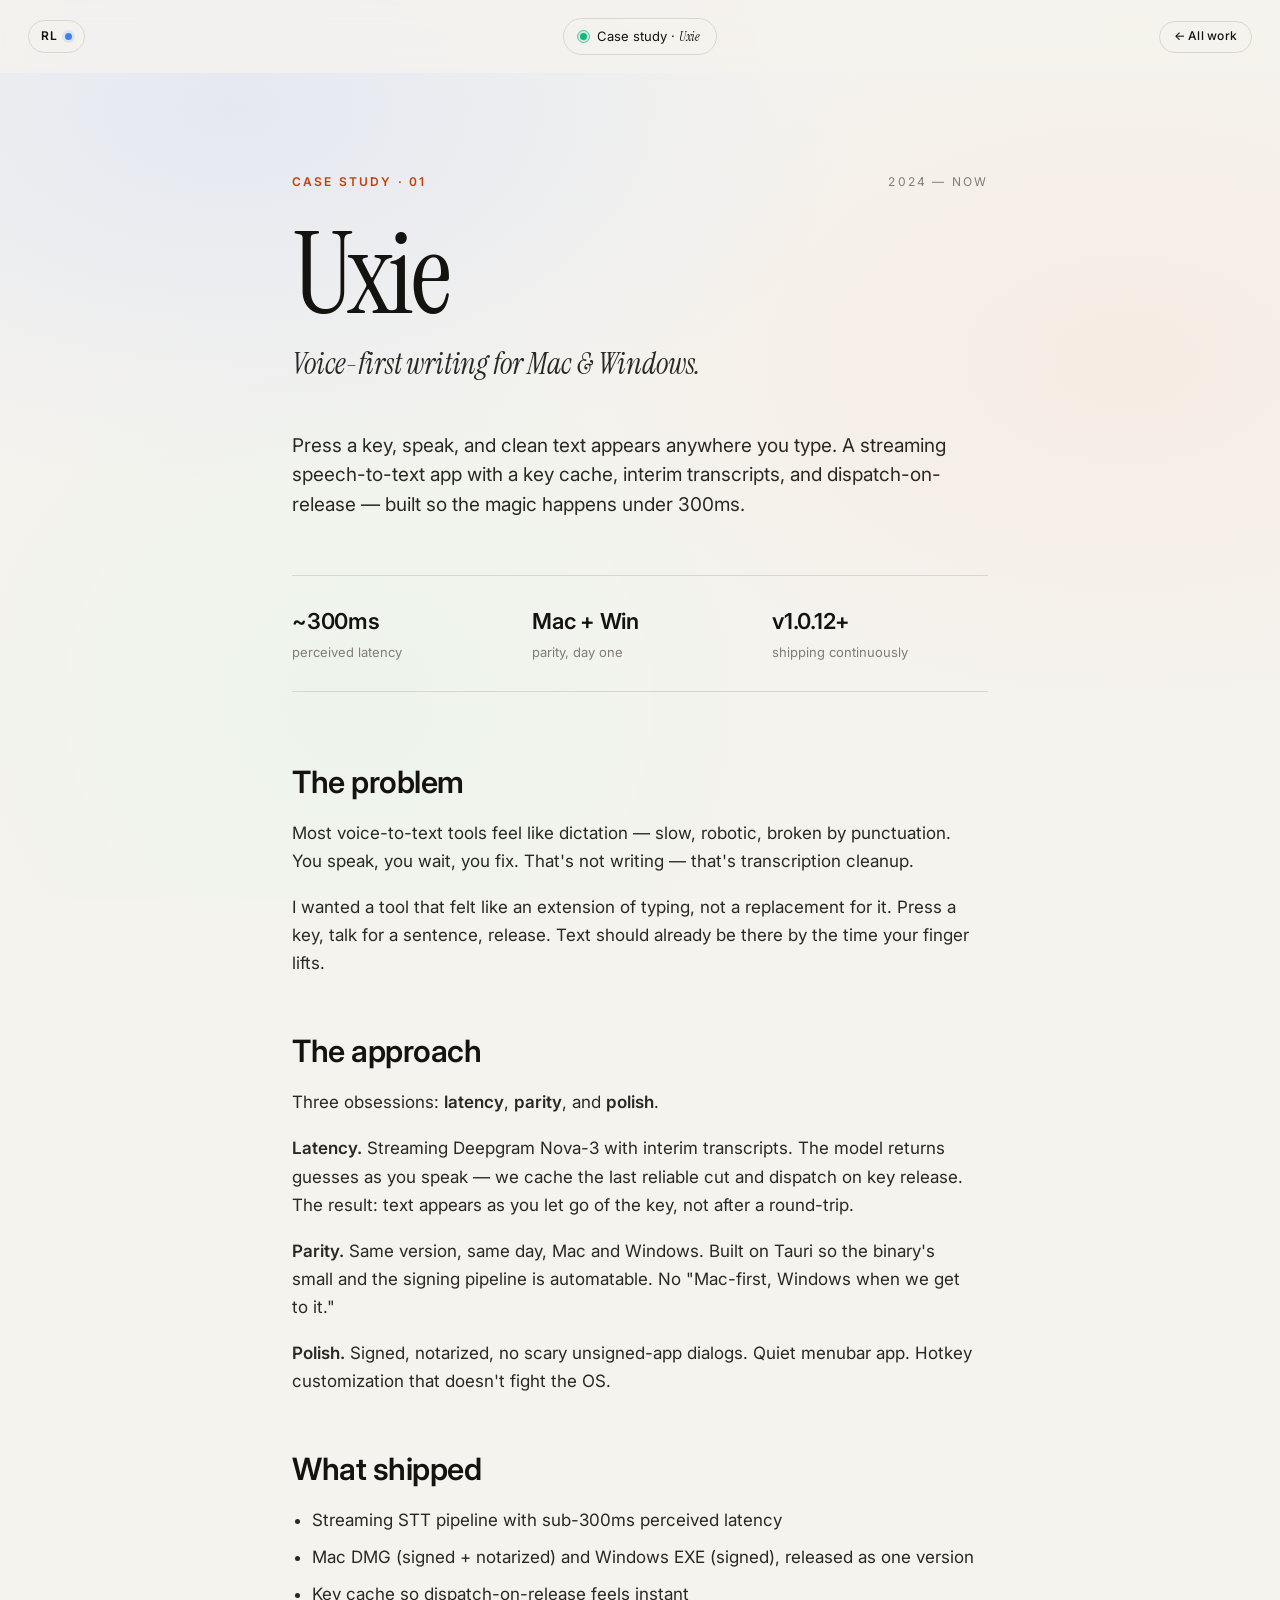
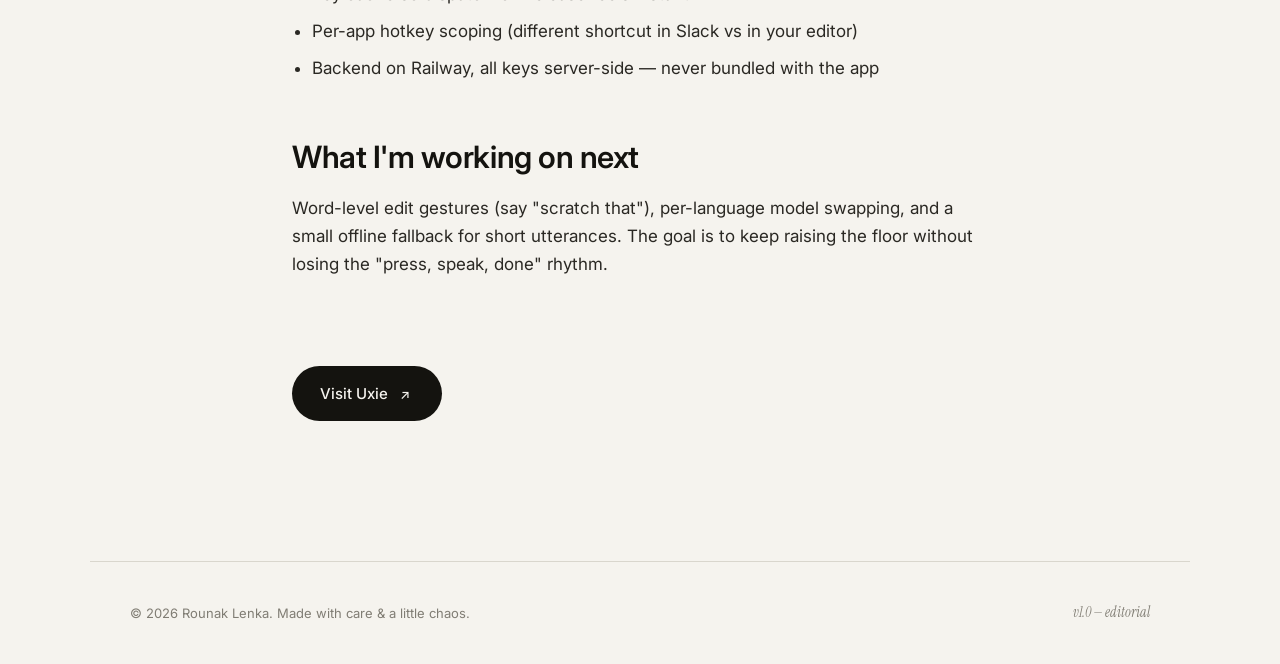
==== projects/uxie.html @ d0d45147 "Continuous body gradient (no seams); dual CTAs on work cards; 4 case study pages under /projects" ====
<!doctype html>
<html lang="en">
<head>
  <meta charset="utf-8" />
  <meta name="viewport" content="width=device-width, initial-scale=1" />
  <title>Uxie — Case study · Rounak Lenka</title>
  <meta name="description" content="Case study — Uxie: voice-first writing for Mac & Windows." />
  <link rel="preconnect" href="https://fonts.googleapis.com" />
  <link rel="preconnect" href="https://fonts.gstatic.com" crossorigin />
  <link href="https://fonts.googleapis.com/css2?family=Inter:wght@400;500;600;700&family=Instrument+Serif:ital@0;1&display=swap" rel="stylesheet" />
  <link rel="stylesheet" href="../styles.css" />
  <script>
    (function(){
      var saved = localStorage.getItem('theme');
      var sys = window.matchMedia('(prefers-color-scheme: dark)').matches ? 'dark' : 'light';
      document.documentElement.setAttribute('data-theme', saved || sys);
    })();
  </script>
</head>
<body class="case-page">

<header class="topbar case-topbar">
  <a href="../" class="mark-pill"><span class="mark-mono">RL</span><span class="mark-dot"></span></a>
  <div class="topbar-status">
    <span class="status-dot"></span>
    <span>Case study · <em>Uxie</em></span>
  </div>
  <div class="topbar-controls">
    <a href="../" class="case-back-pill">← All work</a>
  </div>
</header>

<main class="case-study">

  <div class="case-meta">
    <span class="case-tag" data-accent="amber">CASE STUDY · 01</span>
    <span class="case-year">2024 — NOW</span>
  </div>

  <h1 class="case-title">Uxie</h1>
  <p class="case-tagline"><em>Voice-first writing for Mac &amp; Windows.</em></p>

  <p class="case-summary">Press a key, speak, and clean text appears anywhere you type. A streaming speech-to-text app with a key cache, interim transcripts, and dispatch-on-release — built so the magic happens under 300ms.</p>

  <div class="case-stats">
    <div><strong>~300ms</strong><span>perceived latency</span></div>
    <div><strong>Mac + Win</strong><span>parity, day one</span></div>
    <div><strong>v1.0.12+</strong><span>shipping continuously</span></div>
  </div>

  <section class="case-section">
    <h2>The problem</h2>
    <p>Most voice-to-text tools feel like dictation — slow, robotic, broken by punctuation. You speak, you wait, you fix. That's not writing — that's transcription cleanup.</p>
    <p>I wanted a tool that felt like an extension of typing, not a replacement for it. Press a key, talk for a sentence, release. Text should already be there by the time your finger lifts.</p>
  </section>

  <section class="case-section">
    <h2>The approach</h2>
    <p>Three obsessions: <strong>latency</strong>, <strong>parity</strong>, and <strong>polish</strong>.</p>
    <p><strong>Latency.</strong> Streaming Deepgram Nova-3 with interim transcripts. The model returns guesses as you speak — we cache the last reliable cut and dispatch on key release. The result: text appears as you let go of the key, not after a round-trip.</p>
    <p><strong>Parity.</strong> Same version, same day, Mac and Windows. Built on Tauri so the binary's small and the signing pipeline is automatable. No "Mac-first, Windows when we get to it."</p>
    <p><strong>Polish.</strong> Signed, notarized, no scary unsigned-app dialogs. Quiet menubar app. Hotkey customization that doesn't fight the OS.</p>
  </section>

  <section class="case-section">
    <h2>What shipped</h2>
    <ul class="case-list">
      <li>Streaming STT pipeline with sub-300ms perceived latency</li>
      <li>Mac DMG (signed + notarized) and Windows EXE (signed), released as one version</li>
      <li>Key cache so dispatch-on-release feels instant</li>
      <li>Per-app hotkey scoping (different shortcut in Slack vs in your editor)</li>
      <li>Backend on Railway, all keys server-side — never bundled with the app</li>
    </ul>
  </section>

  <section class="case-section">
    <h2>What I'm working on next</h2>
    <p>Word-level edit gestures (say "scratch that"), per-language model swapping, and a small offline fallback for short utterances. The goal is to keep raising the floor without losing the "press, speak, done" rhythm.</p>
  </section>

  <a class="case-cta" href="https://uxie.ai" target="_blank" rel="noopener">Visit Uxie <span>↗</span></a>

</main>

<footer class="footer">
  <div>© 2026 Rounak Lenka. Made with care &amp; a little chaos.</div>
  <div class="ver">v1.0 — editorial</div>
</footer>

</body>
</html>
---- styles.css ----
/* ============================================================
   Theme tokens
   ============================================================ */
:root {
  --section-pad: 96px;
}

:root,
html[data-theme="light"] {
  --paper: #f5f3ee;
  --ink: #14130f;
  --ink-2: #2a2823;
  --muted: #807d74;
  --line: #d9d6cd;
  --line-2: #e8e5dc;
  --tile: #ebe8df;
  --tile-2: #e3dfd4;
  --tile-hover-bg: #14130f;
  --tile-hover-fg: #f5f3ee;
  --accent: #14130f;
  --shadow: 0 1px 0 rgba(0,0,0,0.04);
}

html[data-theme="dark"] {
  --paper: #0e0d0b;
  --ink: #ecebe4;
  --ink-2: #c8c6bd;
  --muted: #7d7a72;
  --line: #25231e;
  --line-2: #1c1a16;
  --tile: #1a1814;
  --tile-2: #221f1a;
  --tile-hover-bg: #ecebe4;
  --tile-hover-fg: #0e0d0b;
  --accent: #ecebe4;
  --shadow: 0 1px 0 rgba(255,255,255,0.04);
}

/* ============================================================
   Base
   ============================================================ */
* { box-sizing: border-box; }

html, body {
  margin: 0;
  padding: 0;
  color: var(--ink);
  font-family: "Inter", -apple-system, BlinkMacSystemFont, "Segoe UI", Roboto, sans-serif;
  font-size: 17px;
  line-height: 1.55;
  -webkit-font-smoothing: antialiased;
  text-rendering: optimizeLegibility;
  transition: color 0.4s ease;
}
/* Single continuous atmospheric wash. background-attachment: fixed
   keeps the gradient anchored to the viewport so there are no seams
   between sections as you scroll. */
body {
  min-height: 100vh;
  background-color: var(--paper);
  background-image:
    radial-gradient(70vw 60vh at 18% 12%, rgba(170, 195, 255, 0.22) 0%, transparent 70%),
    radial-gradient(60vw 55vh at 88% 40%, rgba(255, 200, 180, 0.18) 0%, transparent 70%),
    radial-gradient(50vw 65vh at 28% 78%, rgba(180, 255, 220, 0.12) 0%, transparent 70%);
  background-attachment: fixed;
  background-repeat: no-repeat;
  transition: background-color 0.4s ease;
}
html[data-theme="dark"] body {
  background-image:
    radial-gradient(70vw 60vh at 18% 12%, rgba(140, 160, 220, 0.10) 0%, transparent 70%),
    radial-gradient(60vw 55vh at 88% 40%, rgba(220, 160, 140, 0.08) 0%, transparent 70%),
    radial-gradient(50vw 65vh at 28% 78%, rgba(120, 200, 170, 0.06) 0%, transparent 70%);
}

::selection { background: var(--ink); color: var(--paper); }

a {
  color: var(--ink);
  text-decoration: none;
  border-bottom: 1px solid transparent;
  transition: border-color .2s ease, color .2s ease, opacity .2s ease;
}
a:hover { border-bottom-color: var(--ink); }
a.inline { border-bottom: 1px solid var(--ink); }

em {
  font-family: "Instrument Serif", ui-serif, Georgia, serif;
  font-style: italic;
  font-weight: 400;
  letter-spacing: -0.005em;
}

strong { font-weight: 600; }

/* ============================================================
   Top bar — 3-column: monogram pill · centered status · controls
   ============================================================ */
.topbar {
  position: sticky;
  top: 0;
  z-index: 50;
  display: grid;
  grid-template-columns: 1fr auto 1fr;
  align-items: center;
  padding: 18px 28px;
  background: color-mix(in srgb, var(--paper) 80%, transparent);
  backdrop-filter: saturate(160%) blur(14px);
  -webkit-backdrop-filter: saturate(160%) blur(14px);
}

/* Monogram pill */
.mark-pill {
  justify-self: start;
  display: inline-flex;
  align-items: center;
  gap: 8px;
  padding: 6px 12px;
  border-radius: 999px;
  border: 1px solid var(--line);
  background: color-mix(in srgb, var(--paper) 70%, transparent);
  font-size: 12px;
  font-weight: 600;
  letter-spacing: 0.06em;
  border-bottom: 1px solid var(--line);
  transition: background 0.2s ease;
}
.mark-pill:hover { background: var(--tile); border-bottom-color: var(--line); }
.mark-mono { font-family: "Inter", sans-serif; }
.mark-dot {
  width: 7px;
  height: 7px;
  border-radius: 50%;
  background: #3b82f6;
  box-shadow: 0 0 0 3px rgba(59,130,246,0.12);
}

/* Centered status */
.topbar-status {
  justify-self: center;
  display: inline-flex;
  align-items: center;
  gap: 10px;
  padding: 7px 16px;
  border-radius: 999px;
  border: 1px solid var(--line);
  background: color-mix(in srgb, var(--paper) 70%, transparent);
  font-size: 13px;
  color: var(--ink);
  white-space: nowrap;
}
.status-dot {
  width: 7px;
  height: 7px;
  border-radius: 50%;
  background: #10b981;
  box-shadow: 0 0 0 3px rgba(16,185,129,0.18);
  position: relative;
}
.status-dot::after {
  content: "";
  position: absolute;
  inset: -3px;
  border-radius: 50%;
  border: 1px solid #10b981;
  opacity: 0.6;
  animation: pulse 2.4s ease-out infinite;
}
@keyframes pulse {
  0%   { transform: scale(1);   opacity: 0.6; }
  100% { transform: scale(2.2); opacity: 0;   }
}
.status-text em { color: #3b82f6; font-style: italic; }
html[data-theme="dark"] .status-text em { color: #93c5fd; }

/* Right-side controls */
.topbar-controls {
  justify-self: end;
  display: flex;
  align-items: center;
  gap: 10px;
}

/* Theme switch (pill with sliding thumb) */
.theme-switch {
  position: relative;
  width: 60px;
  height: 28px;
  border-radius: 999px;
  border: 1px solid var(--line);
  background: var(--ink);
  cursor: pointer;
  padding: 0;
  display: flex;
  align-items: center;
  transition: background 0.3s ease;
}
.theme-track {
  position: absolute;
  inset: 0;
  display: flex;
  justify-content: space-between;
  align-items: center;
  padding: 0 9px;
  color: var(--paper);
  pointer-events: none;
}
.theme-glyph { opacity: 0.55; }
.theme-thumb {
  position: absolute;
  top: 3px;
  width: 20px;
  height: 20px;
  border-radius: 50%;
  background: var(--paper);
  box-shadow: 0 1px 3px rgba(0,0,0,0.3);
  transition: left 0.3s cubic-bezier(0.4, 0, 0.2, 1);
  left: 4px;
}
html[data-theme="dark"] .theme-thumb { left: calc(100% - 24px); }
html[data-theme="dark"] .theme-switch { background: var(--ink); }
html[data-theme="light"] .theme-switch { background: var(--ink); }

/* ============================================================
   Section frame
   ============================================================ */
.section {
  max-width: 1100px;
  margin: 0 auto;
  padding: var(--section-pad) 40px;
  border-bottom: 1px solid color-mix(in srgb, var(--line) 60%, transparent);
  opacity: 0;
  transform: translateY(14px);
  transition: opacity .9s ease, transform .9s ease;
}
.section:last-of-type { border-bottom: none; }
.section.in { opacity: 1; transform: none; }

.section-head {
  display: flex;
  align-items: baseline;
  gap: 16px;
  font-size: 12px;
  letter-spacing: 0.18em;
  text-transform: uppercase;
  color: var(--muted);
  margin-bottom: 56px;
}
.section-no {
  font-weight: 600;
  color: var(--ink);
  border-bottom: 1px solid var(--ink);
  padding-bottom: 2px;
}
.section-name {}

.section-title {
  font-size: clamp(32px, 4vw, 56px);
  line-height: 1.06;
  letter-spacing: -0.02em;
  font-weight: 600;
  margin: 0 0 16px;
  max-width: 22ch;
}
.section-title.big {
  font-size: clamp(40px, 5.4vw, 76px);
  max-width: 18ch;
}
.section-sub {
  color: var(--muted);
  margin: 0 0 56px;
  max-width: 62ch;
  font-size: 17px;
}

/* ============================================================
   01 Hero / Index — felixlee-style centered big name + polaroids
   ============================================================ */
/* Hero sits on the shared body gradient — no per-section background. */

.hero-head {
  justify-content: center;
  display: flex;
  align-items: center;
  gap: 14px;
  margin-bottom: 40px;
}
.hero-head .section-no { color: #3b82f6; border-bottom: none; }
html[data-theme="dark"] .hero-head .section-no { color: #93c5fd; }
.section-rule {
  display: inline-block;
  width: 60px;
  height: 1px;
  background: var(--muted);
  opacity: 0.5;
}

/* Stage: huge name centered, polaroids absolutely positioned around */
.hero-stage {
  position: relative;
  min-height: 78vh;
  display: flex;
  align-items: center;
  justify-content: center;
  margin: 24px 0 60px;
  isolation: isolate;
}
.hero-name-big {
  font-family: "Instrument Serif", ui-serif, Georgia, serif;
  font-weight: 400;
  font-style: normal;
  font-size: clamp(80px, 16vw, 260px);
  line-height: 0.88;
  letter-spacing: -0.035em;
  margin: 0;
  text-align: center;
  position: relative;
  z-index: 2;
  color: var(--ink);
  white-space: nowrap;
}

/* Polaroids layer — extends past the stage so corners can sit
   off-edge for that "scattered on a desk" feel */
.polaroids {
  position: absolute;
  inset: -20px -120px;
  pointer-events: none;
  z-index: 1;
}
.polaroid {
  position: absolute;
  width: clamp(110px, 10vw, 160px);
  background: #ffffff;
  padding: 10px 10px 28px;
  border-radius: 3px;
  box-shadow:
    0 2px 4px rgba(0,0,0,0.05),
    0 14px 30px -10px rgba(0,0,0,0.22),
    0 4px 10px -4px rgba(0,0,0,0.08);
  margin: 0;
  transition: transform 0.4s cubic-bezier(0.4,0,0.2,1), box-shadow 0.3s ease;
  pointer-events: auto;
}
html[data-theme="dark"] .polaroid {
  background: #f5f3ee;
  box-shadow:
    0 2px 4px rgba(0,0,0,0.4),
    0 14px 30px -10px rgba(0,0,0,0.7),
    0 4px 10px -4px rgba(0,0,0,0.4);
}
.polaroid-img {
  position: relative;
  width: 100%;
  aspect-ratio: 4/5;
  border-radius: 1px;
  overflow: hidden;
  background: var(--tile);
}
.polaroid-img img {
  width: 100%;
  height: 100%;
  object-fit: cover;
  display: block;
}
/* Placeholder gradients per tone — until the user uploads photos */
.polaroid-img[data-tone="green"]  { background: linear-gradient(135deg, #b6cfa0, #4a6b3a); }
.polaroid-img[data-tone="sand"]   { background: linear-gradient(135deg, #e8d5a8, #b08b5a); }
.polaroid-img[data-tone="sky"]    { background: linear-gradient(135deg, #c8d8e8, #5a7da8); }
.polaroid-img[data-tone="ink"]    { background: linear-gradient(135deg, #4a4a4a, #1a1a1a); }
.polaroid-img[data-tone="violet"] { background: linear-gradient(135deg, #c8b5e0, #6d4d9a); }
.polaroid-img[data-tone="amber"]  { background: linear-gradient(135deg, #f0c068, #c45a2a); }
.polaroid-cap {
  font-family: "Instrument Serif", ui-serif, Georgia, serif;
  font-style: italic;
  font-size: 14px;
  color: #2a2823;
  text-align: center;
  margin: 12px 0 0;
}

/* Positions + rotations — clustered at the four corners and side
   edges so the name in the middle stays uncluttered. */
.polaroid.p1 { top: 0%;     left: -4%;   transform: rotate(-12deg); z-index: 3; }
.polaroid.p2 { top: 38%;    left: -10%;  transform: rotate(6deg);   z-index: 1; }
.polaroid.p3 { bottom: 0%;  left: 0%;    transform: rotate(-6deg);  z-index: 3; }
.polaroid.p4 { top: 0%;     right: -4%;  transform: rotate(11deg);  z-index: 3; }
.polaroid.p5 { top: 38%;    right: -10%; transform: rotate(-11deg); z-index: 1; }
.polaroid.p6 { bottom: 0%;  right: 0%;   transform: rotate(8deg);   z-index: 1; }

.polaroid:hover {
  transform: rotate(0deg) scale(1.06) translateY(-4px);
  z-index: 10;
}

.hero-statement {
  font-family: "Instrument Serif", ui-serif, Georgia, serif;
  font-weight: 400;
  font-size: clamp(24px, 2.6vw, 36px);
  line-height: 1.25;
  letter-spacing: -0.005em;
  margin: 80px auto 80px;
  max-width: 28ch;
  text-align: center;
  color: var(--ink);
}
.hero-statement em { font-style: italic; }

/* Scroll indicator at the bottom of hero */
.hero-scroll {
  position: absolute;
  right: 40px;
  bottom: 28px;
  display: flex;
  align-items: center;
  gap: 12px;
  font-size: 11px;
  letter-spacing: 0.22em;
  color: var(--muted);
}
.hero-scroll-rule {
  width: 36px;
  height: 1px;
  background: var(--muted);
  opacity: 0.5;
}
.section-hero { position: relative; }

.card-media {
  width: 64px;
  height: 64px;
  border-radius: 14px;
  overflow: hidden;
  background: var(--paper);
  border: 1px solid var(--line);
  margin: 12px 0 4px;
  position: relative;
}
.card-media img {
  width: 100%;
  height: 100%;
  object-fit: cover;
  display: block;
}

.hero-meta {
  display: grid;
  grid-template-columns: repeat(3, 1fr);
  gap: 40px;
  padding-top: 32px;
  border-top: 1px solid var(--line);
}
.hero-meta .label {
  font-size: 11px;
  letter-spacing: 0.18em;
  text-transform: uppercase;
  color: var(--muted);
  margin-bottom: 8px;
}

/* ============================================================
   02 Manifesto
   ============================================================ */
.manifesto {
  font-family: "Instrument Serif", ui-serif, Georgia, serif;
  font-size: clamp(28px, 3.6vw, 48px);
  font-weight: 400;
  line-height: 1.22;
  letter-spacing: -0.01em;
  margin: 0 0 56px;
  max-width: 24ch;
  color: var(--ink);
}
.manifesto em {
  font-style: italic;
  font-family: "Instrument Serif", ui-serif, Georgia, serif;
}
.manifesto-sign {
  font-size: 15px;
  color: var(--muted);
  margin: 0;
  max-width: 56ch;
}

/* ============================================================
   03 Selected Work — scroll-pinned horizontal stage
   ============================================================ */
/* Cancel the section's max-width + side padding so the row spans
   the full viewport. Vertical padding stays for top/bottom rhythm. */
.section-work {
  max-width: none;
  padding-left: 0;
  padding-right: 0;
}

.work-stage {
  position: relative;
  /* Height is overridden by JS based on row width. Fallback for no-JS. */
  height: 360vh;
}
.work-sticky {
  position: sticky;
  top: 0;
  height: 100vh;
  overflow: hidden;
  display: flex;
  align-items: center;
}
.work-row {
  display: flex;
  gap: 24px;
  padding: 0 6vw;
  height: 78vh;
  min-height: 560px;
  align-items: stretch;
  will-change: transform;
  transform: translate3d(0, 0, 0);
}

/* Intro panel — same shape as a card, no background */
.work-intro {
  flex: 0 0 480px;
  display: flex;
  flex-direction: column;
  justify-content: center;
  padding: 32px 8px;
  gap: 28px;
}
.work-intro .section-head { margin-bottom: 0; }
.work-title {
  font-family: "Instrument Serif", ui-serif, Georgia, serif;
  font-weight: 400;
  font-style: italic;
  font-size: clamp(48px, 5.6vw, 84px);
  line-height: 0.96;
  letter-spacing: -0.02em;
  margin: 0;
  color: var(--ink);
}
.work-title em { font-family: inherit; font-style: italic; }
.work-cue {
  font-family: "Instrument Serif", ui-serif, Georgia, serif;
  font-size: 28px;
  width: 64px;
  height: 64px;
  display: flex;
  align-items: center;
  justify-content: center;
  border-radius: 999px;
  background: var(--ink);
  color: var(--paper);
  margin-top: 8px;
}

/* Selected Work sits on the same body gradient — no extra wash. */

/* Card */
.work-card {
  flex: 0 0 580px;
  background: #ffffff;
  border: 1px solid rgba(20, 19, 15, 0.06);
  border-radius: 28px;
  padding: 48px;
  display: flex;
  flex-direction: column;
  gap: 18px;
  box-shadow:
    0 1px 0 rgba(0,0,0,0.02),
    0 30px 60px -30px rgba(20, 19, 15, 0.20),
    0 8px 20px -8px rgba(20, 19, 15, 0.08);
  position: relative;
  overflow: hidden;
}
html[data-theme="dark"] .work-card {
  background: #1a1814;
  border-color: rgba(255,255,255,0.06);
  box-shadow:
    0 1px 0 rgba(255,255,255,0.02),
    0 30px 60px -30px rgba(0,0,0,0.7),
    0 8px 20px -8px rgba(0,0,0,0.4);
}

/* Soft tinted aura per project — drives the colored vibe in the screenshot */
.work-card::before {
  content: "";
  position: absolute;
  inset: 0;
  background: radial-gradient(120% 80% at 0% 0%, var(--card-accent-soft, transparent) 0%, transparent 50%);
  pointer-events: none;
  z-index: 0;
}
.work-card > * { position: relative; z-index: 1; }

/* Per-accent palettes (light + dark variants) */
.work-card[data-accent="amber"]  { --card-accent: #c2410c; --card-accent-soft: rgba(251, 191, 36, 0.22); }
.work-card[data-accent="blue"]   { --card-accent: #1d4ed8; --card-accent-soft: rgba(59, 130, 246, 0.18); }
.work-card[data-accent="violet"] { --card-accent: #6d28d9; --card-accent-soft: rgba(167, 139, 250, 0.22); }
.work-card[data-accent="green"]  { --card-accent: #047857; --card-accent-soft: rgba(52, 211, 153, 0.20); }
html[data-theme="dark"] .work-card[data-accent="amber"]  { --card-accent: #fbbf24; --card-accent-soft: rgba(251, 191, 36, 0.10); }
html[data-theme="dark"] .work-card[data-accent="blue"]   { --card-accent: #93c5fd; --card-accent-soft: rgba(59, 130, 246, 0.10); }
html[data-theme="dark"] .work-card[data-accent="violet"] { --card-accent: #c4b5fd; --card-accent-soft: rgba(167, 139, 250, 0.10); }
html[data-theme="dark"] .work-card[data-accent="green"]  { --card-accent: #6ee7b7; --card-accent-soft: rgba(52, 211, 153, 0.10); }

.card-meta {
  display: flex;
  justify-content: space-between;
  align-items: center;
  font-size: 12px;
  letter-spacing: 0.18em;
  color: var(--muted);
}
.card-no { color: var(--card-accent, var(--ink)); font-weight: 500; }
.card-years { font-family: "Inter", sans-serif; }

.card-icon-frame {
  width: 64px;
  height: 64px;
  border-radius: 14px;
  background: var(--paper);
  border: 1px solid var(--line);
  display: flex;
  align-items: center;
  justify-content: center;
  font-size: 28px;
  color: var(--ink);
  margin: 12px 0 4px;
}
html[data-theme="dark"] .card-icon-frame { background: var(--paper); }

.card-title {
  font-family: "Instrument Serif", ui-serif, Georgia, serif;
  font-weight: 400;
  font-size: clamp(52px, 5.6vw, 80px);
  line-height: 0.94;
  letter-spacing: -0.02em;
  margin: 0;
  color: var(--ink);
}
.card-role {
  font-size: 12px;
  letter-spacing: 0.22em;
  font-weight: 500;
  color: var(--card-accent);
  text-transform: uppercase;
  margin-bottom: 4px;
}
.card-body {
  font-size: 16px;
  line-height: 1.55;
  color: var(--ink-2);
  margin: 0;
  flex: 1;
  max-width: 44ch;
}

.card-pill {
  align-self: flex-start;
  background: var(--ink);
  color: var(--paper);
  font-size: 14px;
  font-weight: 500;
  padding: 14px 24px;
  border-radius: 999px;
  border-bottom: none !important;
  display: inline-flex;
  align-items: center;
  gap: 8px;
  transition: opacity 0.2s ease, transform 0.2s ease;
}
.card-pill:hover { opacity: 0.88; transform: translateY(-2px); border-bottom-color: transparent !important; }
.card-pill span {
  display: inline-flex;
  align-items: center;
  justify-content: center;
  width: 18px;
  height: 18px;
  font-size: 12px;
}
.card-pill.muted { background: transparent; color: var(--muted); border: 1px solid var(--line); cursor: default; }
.card-pill.muted:hover { transform: none; opacity: 1; }

/* CTA row — primary pill + secondary outline */
.card-ctas {
  display: flex;
  flex-wrap: wrap;
  gap: 8px;
  align-items: center;
  margin-top: auto;
}
.card-pill.secondary {
  background: transparent;
  color: var(--ink);
  border: 1px solid var(--line);
  border-bottom: 1px solid var(--line) !important;
}
.card-pill.secondary:hover {
  background: var(--ink);
  color: var(--paper);
  border-color: var(--ink);
}

/* Edit-mode: flatten the scroll-pin so cards lay out as a grid */
body.editing .work-stage { height: auto; }
body.editing .work-sticky { position: static; height: auto; overflow: visible; }
body.editing .work-row {
  transform: none !important;
  flex-wrap: wrap;
  height: auto;
  padding: 0 6vw;
  justify-content: flex-start;
}
body.editing .work-card,
body.editing .work-intro { flex-basis: 520px; flex-shrink: 1; }

/* ============================================================
   04 Recognition / Shipping Log
   ============================================================ */
.recog { list-style: none; padding: 0; margin: 0; }
.recog li {
  display: grid;
  grid-template-columns: 1.6fr 2fr 0.6fr;
  align-items: baseline;
  gap: 24px;
  padding: 28px 0;
  border-top: 1px solid var(--line);
}
.recog li:last-child { border-bottom: 1px solid var(--line); }
.recog-name {
  font-size: clamp(20px, 1.8vw, 26px);
  font-weight: 500;
  letter-spacing: -0.01em;
}
.recog-sub {
  color: var(--muted);
  font-size: 15px;
}
.recog-year {
  font-family: "Instrument Serif", ui-serif, Georgia, serif;
  font-style: italic;
  color: var(--muted);
  text-align: right;
  font-size: 19px;
}

/* ============================================================
   05 Writing
   ============================================================ */
.writing { list-style: none; padding: 0; margin: 0; max-width: 780px; }
.writing li {
  display: grid;
  grid-template-columns: 56px 1fr;
  gap: 16px;
  padding: 22px 0;
  border-bottom: 1px solid var(--line);
  font-size: clamp(19px, 1.8vw, 24px);
  line-height: 1.45;
  letter-spacing: -0.005em;
}
.writing li:first-child { border-top: 1px solid var(--line); }
.writing-num {
  font-family: "Instrument Serif", ui-serif, Georgia, serif;
  font-style: italic;
  color: var(--muted);
}

/* ============================================================
   06 Off the Clock
   ============================================================ */
.off-grid {
  display: grid;
  grid-template-columns: repeat(3, 1fr);
  gap: 16px;
  margin: 0 0 56px;
}
.off-card {
  aspect-ratio: 4/3;
  background: var(--tile);
  border-radius: 6px;
  padding: 20px;
  display: flex;
  flex-direction: column;
  justify-content: space-between;
  transition: background 0.25s ease, transform 0.25s ease;
}
.off-card:hover { background: var(--tile-2); transform: translateY(-3px); }
.off-card span {
  font-size: 26px;
  color: var(--ink);
}
.off-card em {
  font-size: 17px;
  color: var(--muted);
}
.off-body {
  max-width: 62ch;
  margin: 0 0 16px;
  color: var(--ink-2);
}

/* ============================================================
   07 Contact
   ============================================================ */
.contact-email {
  display: inline-block;
  font-size: clamp(28px, 3.2vw, 42px);
  font-weight: 500;
  letter-spacing: -0.015em;
  border-bottom: 1px solid var(--ink);
  padding-bottom: 4px;
  margin: 0 0 40px;
}
.contact-body {
  max-width: 50ch;
  color: var(--ink-2);
  margin: 0 0 64px;
}
.contact-foot {
  display: flex;
  justify-content: space-between;
  align-items: center;
  padding-top: 24px;
  border-top: 1px solid var(--line);
  color: var(--muted);
  font-size: 14px;
  flex-wrap: wrap;
  gap: 16px;
}
.contact-socials { display: flex; gap: 22px; }
.contact-socials a { color: var(--muted); }
.contact-socials a:hover { color: var(--ink); }

/* ============================================================
   Case study pages (projects/*.html)
   ============================================================ */
.case-page .topbar { padding: 18px 28px; }
.case-back-pill {
  display: inline-flex;
  align-items: center;
  height: 32px;
  padding: 0 14px;
  border-radius: 999px;
  border: 1px solid var(--line);
  font-size: 12px;
  font-weight: 500;
  letter-spacing: 0.02em;
  color: var(--ink);
  background: color-mix(in srgb, var(--paper) 70%, transparent);
  transition: background 0.2s ease;
}
.case-back-pill:hover { background: var(--tile); border-bottom-color: var(--line); }

.case-study {
  max-width: 760px;
  margin: 0 auto;
  padding: 100px 32px 140px;
}

.case-meta {
  display: flex;
  justify-content: space-between;
  align-items: center;
  font-size: 12px;
  letter-spacing: 0.18em;
  color: var(--muted);
  margin-bottom: 28px;
}
.case-tag { font-weight: 600; }
.case-tag[data-accent="amber"]  { color: #c2410c; }
.case-tag[data-accent="blue"]   { color: #1d4ed8; }
.case-tag[data-accent="violet"] { color: #6d28d9; }
.case-tag[data-accent="green"]  { color: #047857; }
html[data-theme="dark"] .case-tag[data-accent="amber"]  { color: #fbbf24; }
html[data-theme="dark"] .case-tag[data-accent="blue"]   { color: #93c5fd; }
html[data-theme="dark"] .case-tag[data-accent="violet"] { color: #c4b5fd; }
html[data-theme="dark"] .case-tag[data-accent="green"]  { color: #6ee7b7; }
.case-year { font-family: "Inter", sans-serif; }

.case-title {
  font-family: "Instrument Serif", ui-serif, Georgia, serif;
  font-weight: 400;
  font-size: clamp(64px, 9vw, 120px);
  line-height: 0.94;
  letter-spacing: -0.03em;
  margin: 0 0 16px;
  color: var(--ink);
}
.case-tagline {
  font-family: "Instrument Serif", ui-serif, Georgia, serif;
  font-style: italic;
  font-size: clamp(22px, 2.4vw, 30px);
  line-height: 1.3;
  color: var(--ink-2);
  margin: 0 0 48px;
}
.case-summary {
  font-size: 19px;
  line-height: 1.55;
  color: var(--ink-2);
  margin: 0 0 56px;
  max-width: 58ch;
}

.case-stats {
  display: grid;
  grid-template-columns: repeat(3, 1fr);
  gap: 24px;
  margin: 0 0 72px;
  padding: 28px 0;
  border-top: 1px solid var(--line);
  border-bottom: 1px solid var(--line);
}
.case-stats > div { display: flex; flex-direction: column; }
.case-stats strong { font-size: 22px; font-weight: 600; letter-spacing: -0.01em; }
.case-stats span { font-size: 13px; color: var(--muted); margin-top: 4px; }

.case-section {
  margin: 0 0 56px;
}
.case-section h2 {
  font-size: clamp(24px, 2.4vw, 32px);
  font-weight: 600;
  letter-spacing: -0.015em;
  margin: 0 0 20px;
  line-height: 1.15;
}
.case-section p {
  font-size: 17px;
  line-height: 1.65;
  color: var(--ink-2);
  margin: 0 0 18px;
  max-width: 62ch;
}
.case-section p em {
  font-style: italic;
  color: var(--ink);
}

.case-list {
  font-size: 17px;
  line-height: 1.7;
  color: var(--ink-2);
  margin: 0 0 18px;
  padding-left: 20px;
  max-width: 62ch;
}
.case-list li { margin-bottom: 8px; }
.case-list li strong { color: var(--ink); font-weight: 600; }

.case-cta {
  display: inline-flex;
  align-items: center;
  gap: 8px;
  background: var(--ink);
  color: var(--paper);
  font-size: 15px;
  font-weight: 500;
  padding: 16px 28px;
  border-radius: 999px;
  border-bottom: none !important;
  margin-top: 32px;
  transition: opacity 0.2s ease, transform 0.2s ease;
}
.case-cta:hover { opacity: 0.88; transform: translateY(-2px); border-bottom-color: transparent !important; }
.case-cta.muted {
  background: transparent;
  color: var(--ink);
  border: 1px solid var(--line);
}
.case-cta.muted:hover { background: var(--ink); color: var(--paper); border-color: var(--ink); }
.case-cta span {
  display: inline-flex;
  align-items: center;
  justify-content: center;
  width: 18px;
  height: 18px;
  font-size: 13px;
}

@media (max-width: 820px) {
  .case-study { padding: 60px 22px 100px; }
  .case-stats { grid-template-columns: 1fr; gap: 16px; padding: 20px 0; }
  .case-meta { flex-direction: column; align-items: flex-start; gap: 6px; }
}

/* ============================================================
   Footer
   ============================================================ */
.footer {
  max-width: 1100px;
  margin: 0 auto;
  padding: 40px;
  display: flex;
  justify-content: space-between;
  align-items: center;
  color: var(--muted);
  font-size: 13px;
  border-top: 1px solid var(--line);
}
.ver {
  font-family: "Instrument Serif", ui-serif, Georgia, serif;
  font-style: italic;
  font-size: 14px;
}

/* ============================================================
   Edit mode UI
   ============================================================ */
.edit-toggle {
  display: inline-flex;
  align-items: center;
  gap: 6px;
  height: 32px;
  padding: 0 12px;
  border-radius: 999px;
  border: 1px solid var(--line);
  background: transparent;
  color: var(--ink);
  font-family: inherit;
  font-size: 12px;
  font-weight: 500;
  letter-spacing: 0.02em;
  cursor: pointer;
  transition: background 0.2s ease, border-color 0.2s ease;
}
.edit-toggle:hover { background: var(--tile); }
.edit-toggle.on {
  background: var(--ink);
  color: var(--paper);
  border-color: var(--ink);
}
.edit-label { line-height: 1; }

body.editing [contenteditable="true"] {
  outline: 1px dashed transparent;
  outline-offset: 4px;
  border-radius: 3px;
  transition: outline-color 0.15s ease, background 0.15s ease;
  cursor: text;
}
body.editing [contenteditable="true"]:hover { outline-color: var(--muted); }
body.editing [contenteditable="true"]:focus {
  outline: 2px solid var(--ink);
  outline-offset: 4px;
  background: color-mix(in srgb, var(--tile) 60%, transparent);
}
body.editing [contenteditable="true"] a { pointer-events: none; }

/* Tile camera overlay (cells, off-cards, card media) */
.tile-camera {
  position: absolute;
  top: 8px;
  right: 8px;
  z-index: 5;
  width: 28px;
  height: 28px;
  border-radius: 999px;
  border: 1px solid var(--line);
  background: var(--paper);
  color: var(--ink);
  display: flex;
  align-items: center;
  justify-content: center;
  cursor: pointer;
  opacity: 0;
  transform: translateY(-4px);
  transition: opacity 0.2s ease, transform 0.2s ease, background 0.2s ease;
}
body.editing .tile-camera { opacity: 1; transform: none; }
body.editing .tile-camera:hover { background: var(--ink); color: var(--paper); }
.card .card-icon, .card .card-media { position: relative; }

/* Bottom edit bar */
.edit-bar {
  position: fixed;
  left: 50%;
  bottom: 24px;
  transform: translate(-50%, 30px);
  z-index: 100;
  opacity: 0;
  pointer-events: none;
  transition: opacity 0.25s ease, transform 0.25s ease;
}
.edit-bar[aria-hidden="false"] {
  opacity: 1;
  transform: translate(-50%, 0);
  pointer-events: auto;
}
.edit-bar-inner {
  display: flex;
  align-items: center;
  gap: 20px;
  padding: 12px 16px;
  background: var(--paper);
  border: 1px solid var(--line);
  border-radius: 999px;
  box-shadow: 0 8px 30px rgba(0,0,0,0.12), 0 1px 0 rgba(0,0,0,0.04);
}
html[data-theme="dark"] .edit-bar-inner {
  box-shadow: 0 8px 30px rgba(0,0,0,0.5), 0 1px 0 rgba(255,255,255,0.04);
}
.edit-status {
  font-size: 12px;
  color: var(--muted);
  padding-left: 6px;
}
.edit-actions { display: flex; gap: 8px; }

.edit-controls {
  display: flex;
  align-items: center;
  gap: 12px;
  padding-right: 4px;
  border-right: 1px solid var(--line);
  padding-right: 16px;
  margin-right: 4px;
}
.edit-slider {
  display: flex;
  align-items: center;
  gap: 10px;
  font-size: 12px;
  color: var(--muted);
}
.edit-slider-label { letter-spacing: 0.02em; }
.edit-slider-val {
  font-variant-numeric: tabular-nums;
  color: var(--ink);
  min-width: 28px;
  text-align: right;
  font-size: 12px;
}
.edit-slider input[type="range"] {
  -webkit-appearance: none;
  appearance: none;
  width: 110px;
  height: 4px;
  background: var(--line);
  border-radius: 999px;
  outline: none;
  cursor: pointer;
}
.edit-slider input[type="range"]::-webkit-slider-thumb {
  -webkit-appearance: none;
  appearance: none;
  width: 14px;
  height: 14px;
  background: var(--ink);
  border: 2px solid var(--paper);
  border-radius: 50%;
  cursor: pointer;
  box-shadow: 0 1px 3px rgba(0,0,0,0.2);
}
.edit-slider input[type="range"]::-moz-range-thumb {
  width: 14px;
  height: 14px;
  background: var(--ink);
  border: 2px solid var(--paper);
  border-radius: 50%;
  cursor: pointer;
}
.edit-btn {
  border: 1px solid var(--line);
  background: transparent;
  color: var(--ink);
  font-family: inherit;
  font-size: 12px;
  font-weight: 500;
  height: 30px;
  padding: 0 14px;
  border-radius: 999px;
  cursor: pointer;
  transition: background 0.2s ease, color 0.2s ease, border-color 0.2s ease;
}
.edit-btn:hover { background: var(--tile); }
.edit-btn.primary {
  background: var(--ink);
  color: var(--paper);
  border-color: var(--ink);
}
.edit-btn.primary:hover { opacity: 0.85; background: var(--ink); }

/* ============================================================
   Responsive
   ============================================================ */
@media (max-width: 820px) {
  .topbar { padding: 14px 16px; grid-template-columns: auto 1fr auto; gap: 10px; }
  .topbar-status { font-size: 11px; padding: 5px 10px; }
  .topbar-status .status-text { max-width: 32vw; overflow: hidden; text-overflow: ellipsis; }
  .section { padding: calc(var(--section-pad) * 0.7) 24px; }
  .hero-meta { grid-template-columns: 1fr; gap: 18px; }
  .hero-name-big { font-size: clamp(56px, 18vw, 110px); white-space: normal; }
  .hero-stage { min-height: 44vh; margin: 16px 0 40px; }
  .polaroid { width: clamp(78px, 22vw, 110px); padding: 6px 6px 20px; }
  .polaroid-cap { font-size: 11px; margin-top: 6px; }
  .polaroid.p3, .polaroid.p5 { display: none; }
  .polaroid.p1 { top: 0;       left: -2%;   bottom: auto; }
  .polaroid.p2 { top: auto;    bottom: 0;   left: -4%; }
  .polaroid.p4 { top: 0;       right: -2%;  bottom: auto; }
  .polaroid.p6 { top: auto;    bottom: 0;   right: -4%; }
  .hero-statement { font-size: clamp(20px, 5.4vw, 28px); margin: 40px auto; }
  .hero-scroll { right: 16px; bottom: 12px; }
  /* Disable scroll-pin on mobile — stack vertically */
  .work-stage { height: auto !important; }
  .work-sticky { position: static; height: auto; overflow: visible; }
  .work-row { flex-direction: column; height: auto; padding: 0 24px; gap: 20px; transform: none !important; }
  .work-intro { flex: 0 0 auto; padding: 16px 0; }
  .work-card { flex: 0 0 auto; padding: 32px; border-radius: 20px; }
  .work-title { font-size: clamp(40px, 9vw, 56px); }
  .card-title { font-size: clamp(40px, 9vw, 60px); }
  .rail { grid-auto-columns: 84%; }
  .recog li { grid-template-columns: 1fr; gap: 4px; }
  .recog-year { text-align: left; }
  .off-grid { grid-template-columns: 1fr; }
  .contact-foot { flex-direction: column; align-items: flex-start; }
  .footer { flex-direction: column; gap: 8px; padding: 28px; }
  .edit-bar { left: 12px; right: 12px; bottom: 12px; transform: none; }
  .edit-bar[aria-hidden="false"] { transform: none; }
  .edit-bar-inner { flex-direction: column; align-items: stretch; border-radius: 18px; }
  .edit-actions { justify-content: space-between; }
  .edit-controls { border-right: none; padding-right: 0; margin-right: 0; padding-bottom: 8px; border-bottom: 1px solid var(--line); }
  .edit-slider input[type="range"] { width: 100%; flex: 1; }
  .edit-slider { width: 100%; }
  .edit-label { display: none; }
}
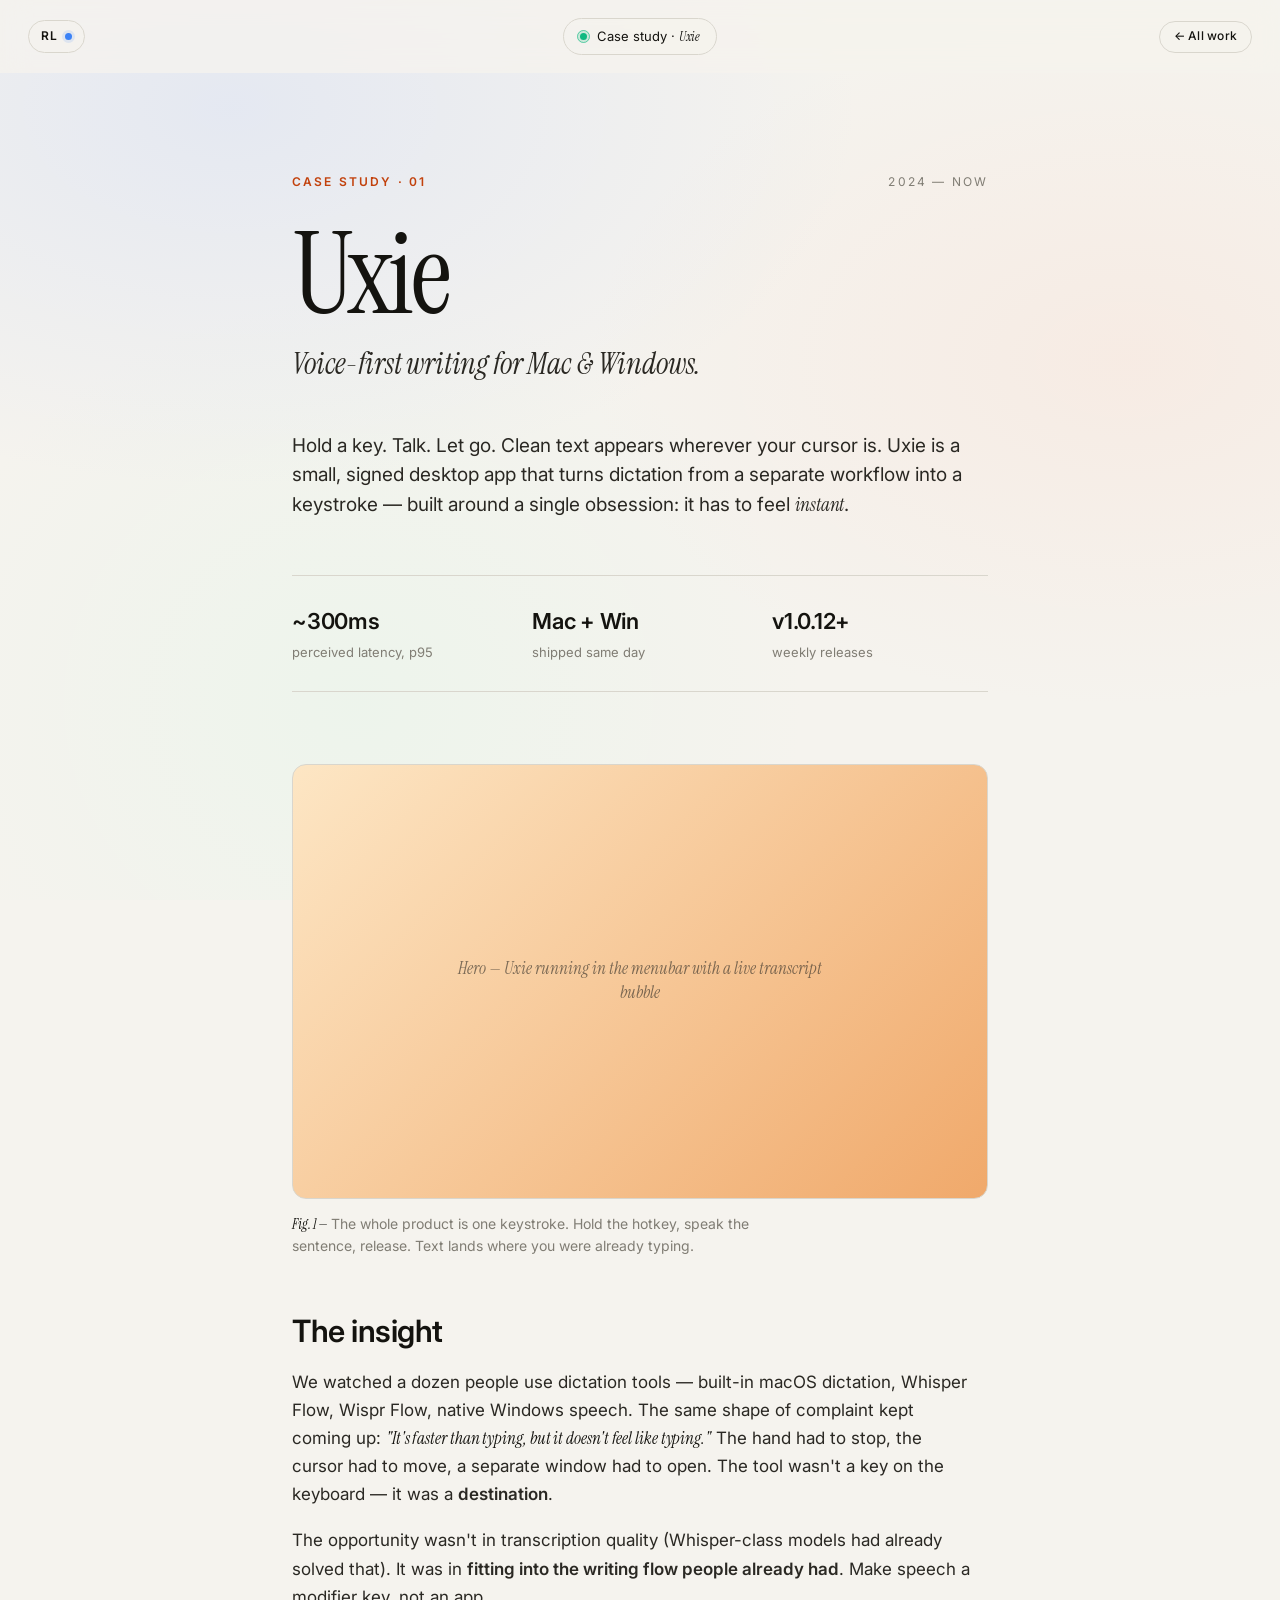
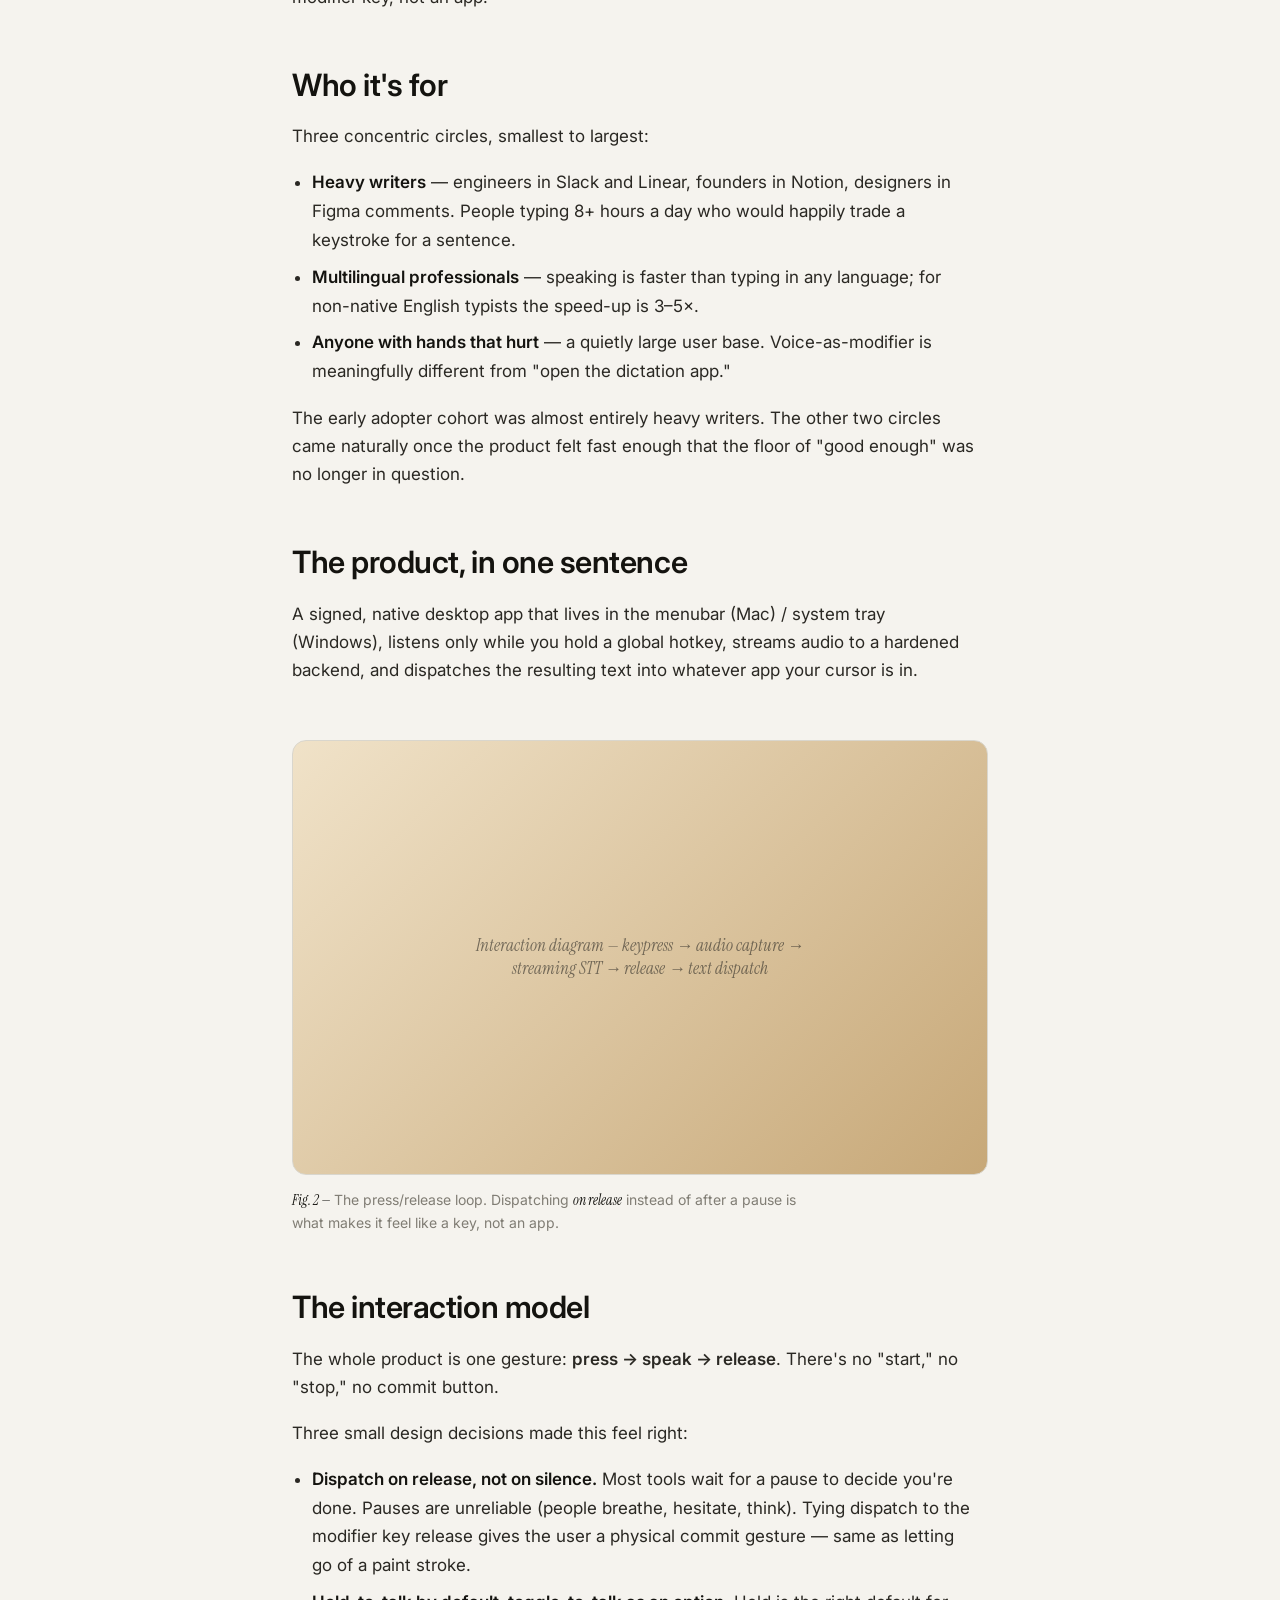
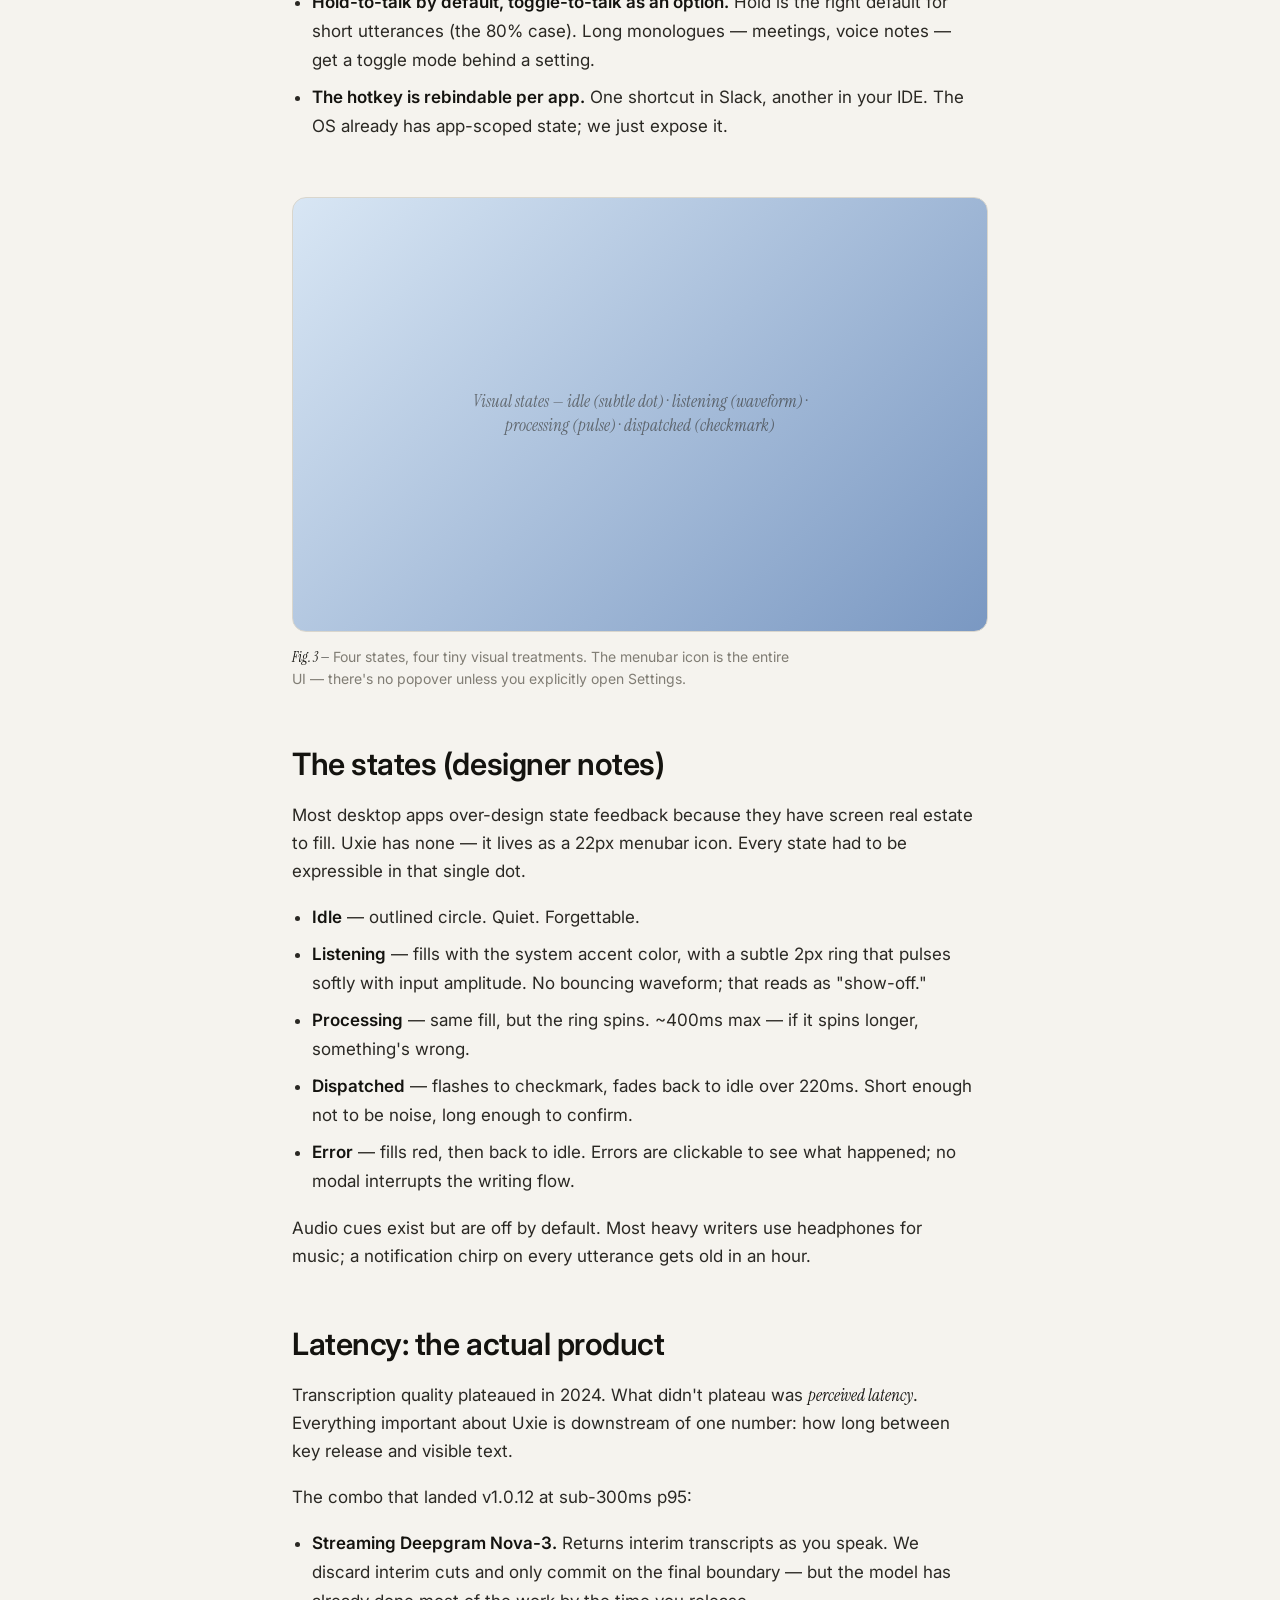
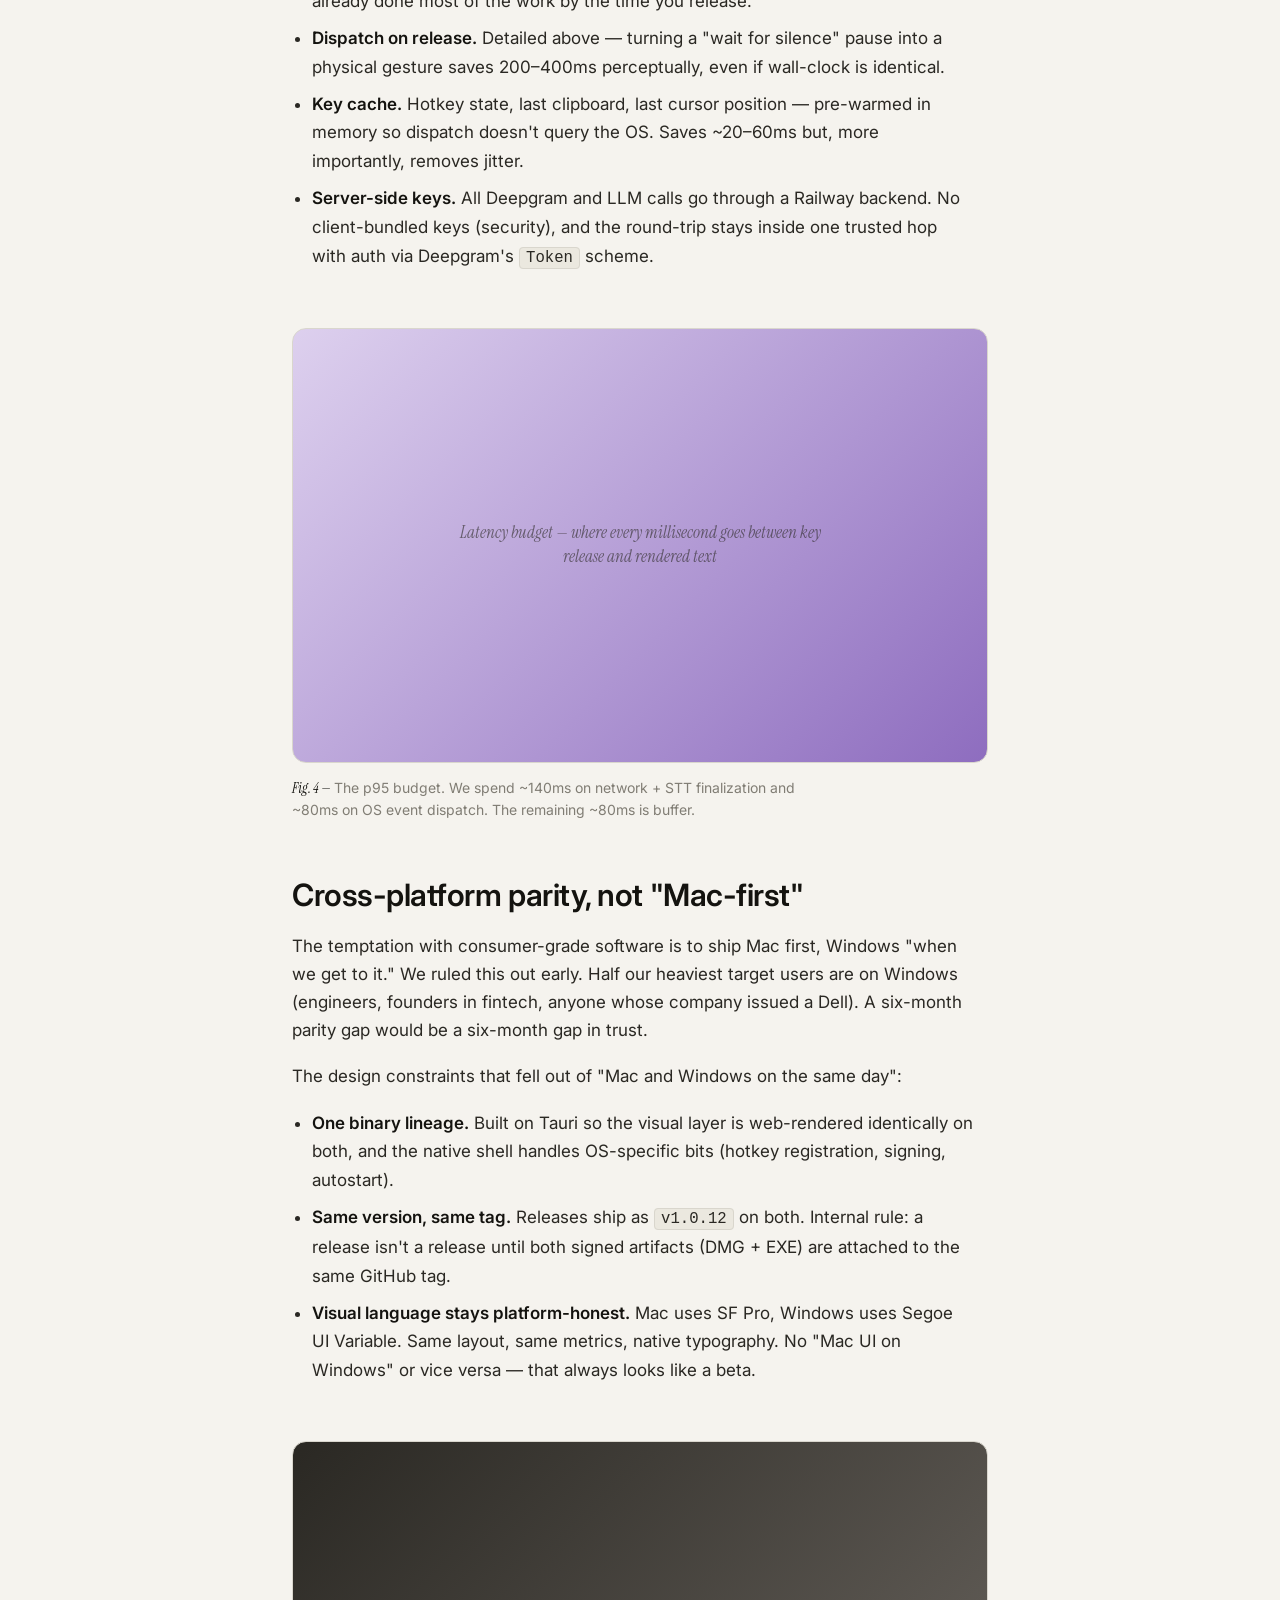
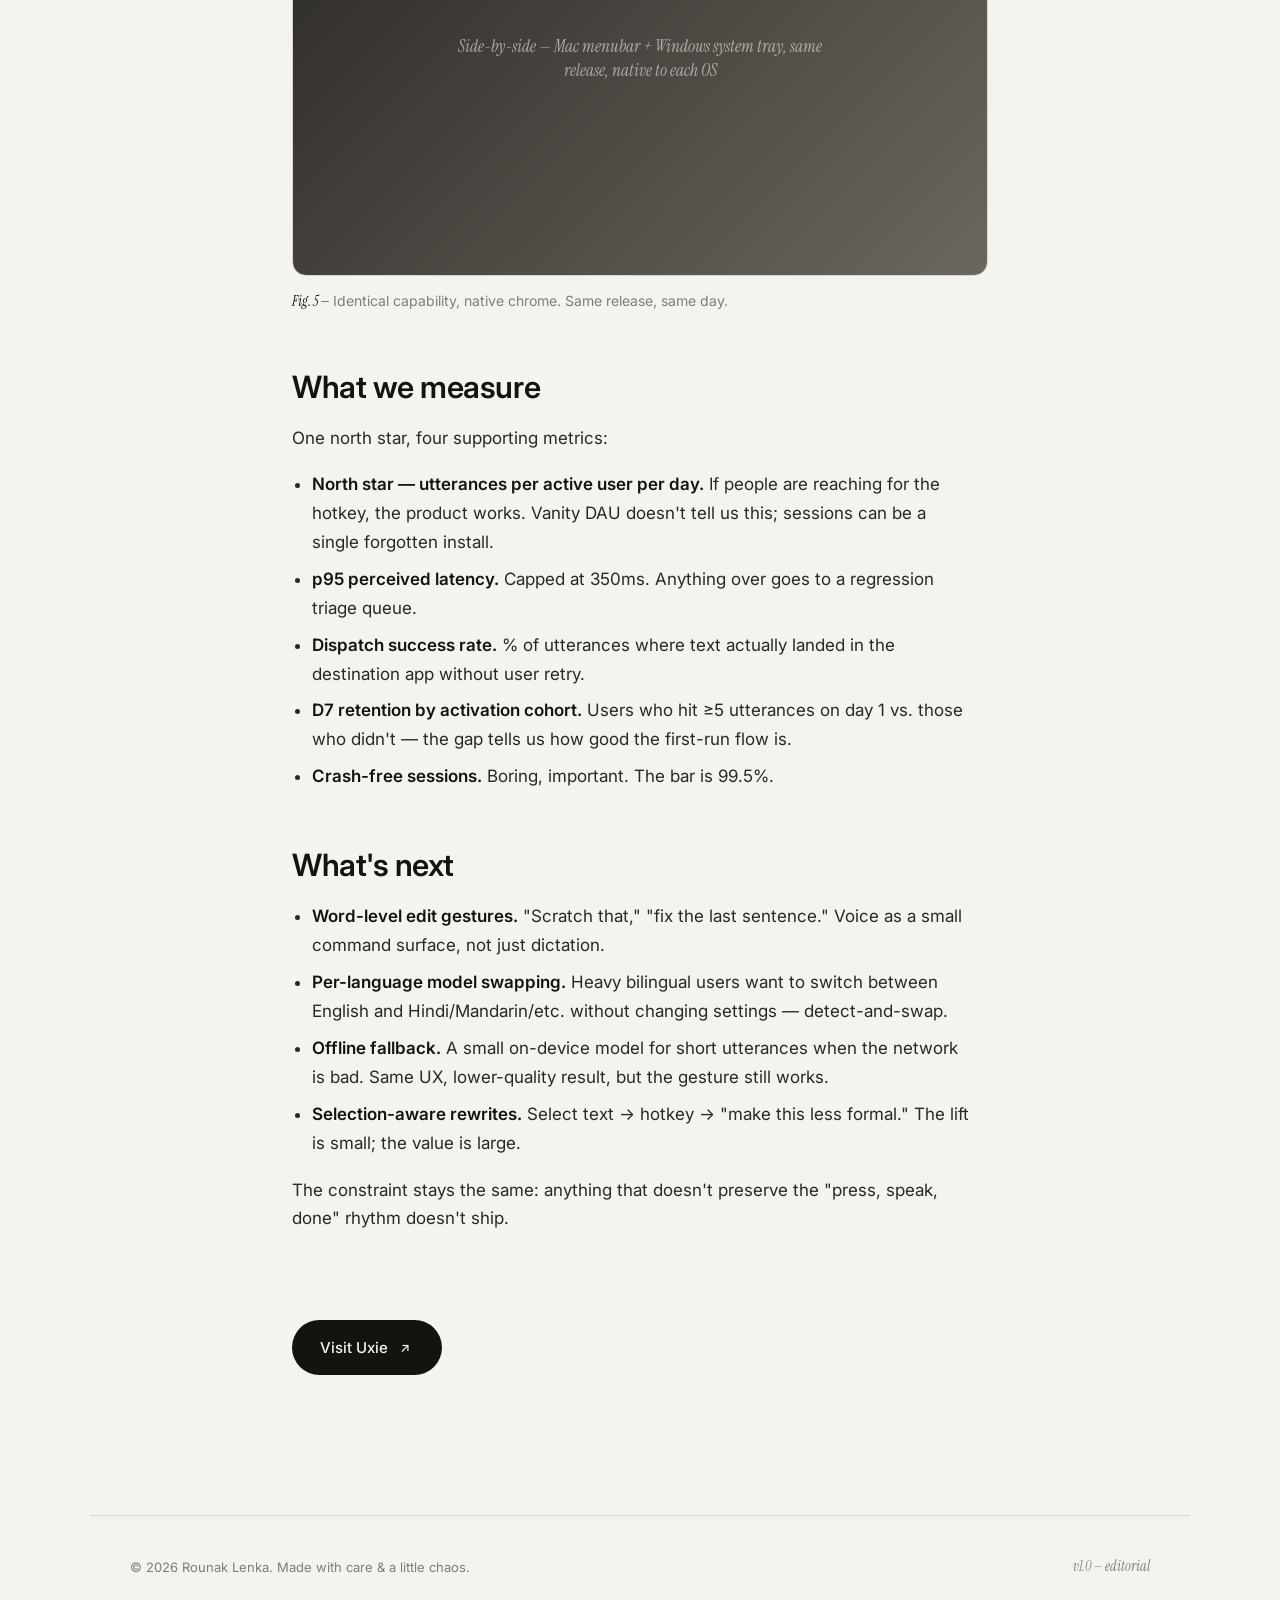
==== commit 46f17552: "Uxie case study: PM/designer-level writeup with 5 figure placeholders; case-figure CSS" ====
--- a/projects/uxie.html
+++ b/projects/uxie.html
@@ -4,7 +4,7 @@
   <meta charset="utf-8" />
   <meta name="viewport" content="width=device-width, initial-scale=1" />
   <title>Uxie — Case study · Rounak Lenka</title>
-  <meta name="description" content="Case study — Uxie: voice-first writing for Mac & Windows." />
+  <meta name="description" content="Case study — Uxie: voice-first writing for Mac & Windows. Press a key, speak, ship." />
   <link rel="preconnect" href="https://fonts.googleapis.com" />
   <link rel="preconnect" href="https://fonts.gstatic.com" crossorigin />
   <link href="https://fonts.googleapis.com/css2?family=Inter:wght@400;500;600;700&family=Instrument+Serif:ital@0;1&display=swap" rel="stylesheet" />
@@ -40,42 +40,134 @@
   <h1 class="case-title">Uxie</h1>
   <p class="case-tagline"><em>Voice-first writing for Mac &amp; Windows.</em></p>
 
-  <p class="case-summary">Press a key, speak, and clean text appears anywhere you type. A streaming speech-to-text app with a key cache, interim transcripts, and dispatch-on-release — built so the magic happens under 300ms.</p>
+  <p class="case-summary">Hold a key. Talk. Let go. Clean text appears wherever your cursor is. Uxie is a small, signed desktop app that turns dictation from a separate workflow into a keystroke — built around a single obsession: it has to feel <em>instant</em>.</p>
 
   <div class="case-stats">
-    <div><strong>~300ms</strong><span>perceived latency</span></div>
-    <div><strong>Mac + Win</strong><span>parity, day one</span></div>
-    <div><strong>v1.0.12+</strong><span>shipping continuously</span></div>
+    <div><strong>~300ms</strong><span>perceived latency, p95</span></div>
+    <div><strong>Mac + Win</strong><span>shipped same day</span></div>
+    <div><strong>v1.0.12+</strong><span>weekly releases</span></div>
   </div>
 
+  <!-- DROP IMAGE: replace the placeholder div below with <img src="../images/uxie/hero.png" alt="Uxie in action — menubar app with live transcript" /> -->
+  <figure class="case-figure">
+    <div class="case-figure-img" data-tone="amber"><span>Hero — Uxie running in the menubar with a live transcript bubble</span></div>
+    <figcaption><em>Fig. 1 —</em> The whole product is one keystroke. Hold the hotkey, speak the sentence, release. Text lands where you were already typing.</figcaption>
+  </figure>
+
   <section class="case-section">
-    <h2>The problem</h2>
-    <p>Most voice-to-text tools feel like dictation — slow, robotic, broken by punctuation. You speak, you wait, you fix. That's not writing — that's transcription cleanup.</p>
-    <p>I wanted a tool that felt like an extension of typing, not a replacement for it. Press a key, talk for a sentence, release. Text should already be there by the time your finger lifts.</p>
+    <h2>The insight</h2>
+    <p>We watched a dozen people use dictation tools — built-in macOS dictation, Whisper Flow, Wispr Flow, native Windows speech. The same shape of complaint kept coming up: <em>"It's faster than typing, but it doesn't feel like typing."</em> The hand had to stop, the cursor had to move, a separate window had to open. The tool wasn't a key on the keyboard — it was a <strong>destination</strong>.</p>
+    <p>The opportunity wasn't in transcription quality (Whisper-class models had already solved that). It was in <strong>fitting into the writing flow people already had</strong>. Make speech a modifier key, not an app.</p>
   </section>
 
   <section class="case-section">
-    <h2>The approach</h2>
-    <p>Three obsessions: <strong>latency</strong>, <strong>parity</strong>, and <strong>polish</strong>.</p>
-    <p><strong>Latency.</strong> Streaming Deepgram Nova-3 with interim transcripts. The model returns guesses as you speak — we cache the last reliable cut and dispatch on key release. The result: text appears as you let go of the key, not after a round-trip.</p>
-    <p><strong>Parity.</strong> Same version, same day, Mac and Windows. Built on Tauri so the binary's small and the signing pipeline is automatable. No "Mac-first, Windows when we get to it."</p>
-    <p><strong>Polish.</strong> Signed, notarized, no scary unsigned-app dialogs. Quiet menubar app. Hotkey customization that doesn't fight the OS.</p>
+    <h2>Who it's for</h2>
+    <p>Three concentric circles, smallest to largest:</p>
+    <ul class="case-list">
+      <li><strong>Heavy writers</strong> — engineers in Slack and Linear, founders in Notion, designers in Figma comments. People typing 8+ hours a day who would happily trade a keystroke for a sentence.</li>
+      <li><strong>Multilingual professionals</strong> — speaking is faster than typing in any language; for non-native English typists the speed-up is 3–5×.</li>
+      <li><strong>Anyone with hands that hurt</strong> — a quietly large user base. Voice-as-modifier is meaningfully different from "open the dictation app."</li>
+    </ul>
+    <p>The early adopter cohort was almost entirely heavy writers. The other two circles came naturally once the product felt fast enough that the floor of "good enough" was no longer in question.</p>
   </section>
 
   <section class="case-section">
-    <h2>What shipped</h2>
+    <h2>The product, in one sentence</h2>
+    <p>A signed, native desktop app that lives in the menubar (Mac) / system tray (Windows), listens only while you hold a global hotkey, streams audio to a hardened backend, and dispatches the resulting text into whatever app your cursor is in.</p>
+  </section>
+
+  <!-- DROP IMAGE: replace below with <img src="../images/uxie/interaction.png" alt="Press to speak interaction diagram" /> -->
+  <figure class="case-figure">
+    <div class="case-figure-img" data-tone="sand"><span>Interaction diagram — keypress → audio capture → streaming STT → release → text dispatch</span></div>
+    <figcaption><em>Fig. 2 —</em> The press/release loop. Dispatching <em>on release</em> instead of after a pause is what makes it feel like a key, not an app.</figcaption>
+  </figure>
+
+  <section class="case-section">
+    <h2>The interaction model</h2>
+    <p>The whole product is one gesture: <strong>press → speak → release</strong>. There's no "start," no "stop," no commit button.</p>
+    <p>Three small design decisions made this feel right:</p>
     <ul class="case-list">
-      <li>Streaming STT pipeline with sub-300ms perceived latency</li>
-      <li>Mac DMG (signed + notarized) and Windows EXE (signed), released as one version</li>
-      <li>Key cache so dispatch-on-release feels instant</li>
-      <li>Per-app hotkey scoping (different shortcut in Slack vs in your editor)</li>
-      <li>Backend on Railway, all keys server-side — never bundled with the app</li>
+      <li><strong>Dispatch on release, not on silence.</strong> Most tools wait for a pause to decide you're done. Pauses are unreliable (people breathe, hesitate, think). Tying dispatch to the modifier key release gives the user a physical commit gesture — same as letting go of a paint stroke.</li>
+      <li><strong>Hold-to-talk by default, toggle-to-talk as an option.</strong> Hold is the right default for short utterances (the 80% case). Long monologues — meetings, voice notes — get a toggle mode behind a setting.</li>
+      <li><strong>The hotkey is rebindable per app.</strong> One shortcut in Slack, another in your IDE. The OS already has app-scoped state; we just expose it.</li>
+    </ul>
+  </section>
+
+  <!-- DROP IMAGE: replace below with <img src="../images/uxie/states.png" alt="Visual states: idle, listening, processing, dispatched" /> -->
+  <figure class="case-figure">
+    <div class="case-figure-img" data-tone="sky"><span>Visual states — idle (subtle dot) · listening (waveform) · processing (pulse) · dispatched (checkmark)</span></div>
+    <figcaption><em>Fig. 3 —</em> Four states, four tiny visual treatments. The menubar icon is the entire UI — there's no popover unless you explicitly open Settings.</figcaption>
+  </figure>
+
+  <section class="case-section">
+    <h2>The states (designer notes)</h2>
+    <p>Most desktop apps over-design state feedback because they have screen real estate to fill. Uxie has none — it lives as a 22px menubar icon. Every state had to be expressible in that single dot.</p>
+    <ul class="case-list">
+      <li><strong>Idle</strong> — outlined circle. Quiet. Forgettable.</li>
+      <li><strong>Listening</strong> — fills with the system accent color, with a subtle 2px ring that pulses softly with input amplitude. No bouncing waveform; that reads as "show-off."</li>
+      <li><strong>Processing</strong> — same fill, but the ring spins. ~400ms max — if it spins longer, something's wrong.</li>
+      <li><strong>Dispatched</strong> — flashes to checkmark, fades back to idle over 220ms. Short enough not to be noise, long enough to confirm.</li>
+      <li><strong>Error</strong> — fills red, then back to idle. Errors are clickable to see what happened; no modal interrupts the writing flow.</li>
+    </ul>
+    <p>Audio cues exist but are off by default. Most heavy writers use headphones for music; a notification chirp on every utterance gets old in an hour.</p>
+  </section>
+
+  <section class="case-section">
+    <h2>Latency: the actual product</h2>
+    <p>Transcription quality plateaued in 2024. What didn't plateau was <em>perceived latency</em>. Everything important about Uxie is downstream of one number: how long between key release and visible text.</p>
+    <p>The combo that landed v1.0.12 at sub-300ms p95:</p>
+    <ul class="case-list">
+      <li><strong>Streaming Deepgram Nova-3.</strong> Returns interim transcripts as you speak. We discard interim cuts and only commit on the final boundary — but the model has already done most of the work by the time you release.</li>
+      <li><strong>Dispatch on release.</strong> Detailed above — turning a "wait for silence" pause into a physical gesture saves 200–400ms perceptually, even if wall-clock is identical.</li>
+      <li><strong>Key cache.</strong> Hotkey state, last clipboard, last cursor position — pre-warmed in memory so dispatch doesn't query the OS. Saves ~20–60ms but, more importantly, removes jitter.</li>
+      <li><strong>Server-side keys.</strong> All Deepgram and LLM calls go through a Railway backend. No client-bundled keys (security), and the round-trip stays inside one trusted hop with auth via Deepgram's <code>Token</code> scheme.</li>
+    </ul>
+  </section>
+
+  <!-- DROP IMAGE: replace below with <img src="../images/uxie/latency.png" alt="Latency budget chart" /> -->
+  <figure class="case-figure">
+    <div class="case-figure-img" data-tone="violet"><span>Latency budget — where every millisecond goes between key release and rendered text</span></div>
+    <figcaption><em>Fig. 4 —</em> The p95 budget. We spend ~140ms on network + STT finalization and ~80ms on OS event dispatch. The remaining ~80ms is buffer.</figcaption>
+  </figure>
+
+  <section class="case-section">
+    <h2>Cross-platform parity, not "Mac-first"</h2>
+    <p>The temptation with consumer-grade software is to ship Mac first, Windows "when we get to it." We ruled this out early. Half our heaviest target users are on Windows (engineers, founders in fintech, anyone whose company issued a Dell). A six-month parity gap would be a six-month gap in trust.</p>
+    <p>The design constraints that fell out of "Mac and Windows on the same day":</p>
+    <ul class="case-list">
+      <li><strong>One binary lineage.</strong> Built on Tauri so the visual layer is web-rendered identically on both, and the native shell handles OS-specific bits (hotkey registration, signing, autostart).</li>
+      <li><strong>Same version, same tag.</strong> Releases ship as <code>v1.0.12</code> on both. Internal rule: a release isn't a release until both signed artifacts (DMG + EXE) are attached to the same GitHub tag.</li>
+      <li><strong>Visual language stays platform-honest.</strong> Mac uses SF Pro, Windows uses Segoe UI Variable. Same layout, same metrics, native typography. No "Mac UI on Windows" or vice versa — that always looks like a beta.</li>
+    </ul>
+  </section>
+
+  <!-- DROP IMAGE: replace below with <img src="../images/uxie/cross-platform.png" alt="Mac + Windows side-by-side" /> -->
+  <figure class="case-figure">
+    <div class="case-figure-img" data-tone="ink"><span>Side-by-side — Mac menubar + Windows system tray, same release, native to each OS</span></div>
+    <figcaption><em>Fig. 5 —</em> Identical capability, native chrome. Same release, same day.</figcaption>
+  </figure>
+
+  <section class="case-section">
+    <h2>What we measure</h2>
+    <p>One north star, four supporting metrics:</p>
+    <ul class="case-list">
+      <li><strong>North star — utterances per active user per day.</strong> If people are reaching for the hotkey, the product works. Vanity DAU doesn't tell us this; sessions can be a single forgotten install.</li>
+      <li><strong>p95 perceived latency.</strong> Capped at 350ms. Anything over goes to a regression triage queue.</li>
+      <li><strong>Dispatch success rate.</strong> % of utterances where text actually landed in the destination app without user retry.</li>
+      <li><strong>D7 retention by activation cohort.</strong> Users who hit ≥5 utterances on day 1 vs. those who didn't — the gap tells us how good the first-run flow is.</li>
+      <li><strong>Crash-free sessions.</strong> Boring, important. The bar is 99.5%.</li>
     </ul>
   </section>
 
   <section class="case-section">
-    <h2>What I'm working on next</h2>
-    <p>Word-level edit gestures (say "scratch that"), per-language model swapping, and a small offline fallback for short utterances. The goal is to keep raising the floor without losing the "press, speak, done" rhythm.</p>
+    <h2>What's next</h2>
+    <ul class="case-list">
+      <li><strong>Word-level edit gestures.</strong> "Scratch that," "fix the last sentence." Voice as a small command surface, not just dictation.</li>
+      <li><strong>Per-language model swapping.</strong> Heavy bilingual users want to switch between English and Hindi/Mandarin/etc. without changing settings — detect-and-swap.</li>
+      <li><strong>Offline fallback.</strong> A small on-device model for short utterances when the network is bad. Same UX, lower-quality result, but the gesture still works.</li>
+      <li><strong>Selection-aware rewrites.</strong> Select text → hotkey → "make this less formal." The lift is small; the value is large.</li>
+    </ul>
+    <p>The constraint stays the same: anything that doesn't preserve the "press, speak, done" rhythm doesn't ship.</p>
   </section>
 
   <a class="case-cta" href="https://uxie.ai" target="_blank" rel="noopener">Visit Uxie <span>↗</span></a>
--- a/styles.css
+++ b/styles.css
@@ -913,6 +913,64 @@
 .case-stats strong { font-size: 22px; font-weight: 600; letter-spacing: -0.01em; }
 .case-stats span { font-size: 13px; color: var(--muted); margin-top: 4px; }
 
+/* Inline figure / screenshot block */
+.case-figure {
+  margin: 56px 0;
+  display: flex;
+  flex-direction: column;
+  gap: 14px;
+}
+.case-figure-img {
+  position: relative;
+  width: 100%;
+  aspect-ratio: 16/10;
+  border-radius: 14px;
+  overflow: hidden;
+  border: 1px solid var(--line);
+  display: flex;
+  align-items: center;
+  justify-content: center;
+  padding: 24px;
+  color: #2a2823;
+}
+.case-figure-img img {
+  position: absolute;
+  inset: 0;
+  width: 100%;
+  height: 100%;
+  object-fit: cover;
+  z-index: 1;
+}
+.case-figure-img > span {
+  font-family: "Instrument Serif", ui-serif, Georgia, serif;
+  font-style: italic;
+  font-size: 17px;
+  max-width: 60%;
+  text-align: center;
+  line-height: 1.4;
+  opacity: 0.6;
+  position: relative;
+  z-index: 0;
+}
+/* Placeholder tints per project */
+.case-figure-img[data-tone="amber"]  { background: linear-gradient(135deg, #fde6c4, #f0a96b); }
+.case-figure-img[data-tone="sand"]   { background: linear-gradient(135deg, #f0e2c8, #c7a878); }
+.case-figure-img[data-tone="sky"]    { background: linear-gradient(135deg, #d8e6f4, #7a98c2); }
+.case-figure-img[data-tone="ink"]    { background: linear-gradient(135deg, #2a2823, #6b6660); color: #f5f3ee; }
+.case-figure-img[data-tone="violet"] { background: linear-gradient(135deg, #ddd0ee, #8e6dbf); }
+.case-figure-img[data-tone="green"]  { background: linear-gradient(135deg, #cfe6d6, #6b9d7e); }
+html[data-theme="dark"] .case-figure-img { border-color: rgba(255,255,255,0.06); }
+.case-figure figcaption {
+  font-size: 14px;
+  color: var(--muted);
+  line-height: 1.55;
+  max-width: 56ch;
+}
+.case-figure figcaption em {
+  color: var(--ink);
+  font-style: italic;
+}
+
 .case-section {
   margin: 0 0 56px;
 }
@@ -933,6 +991,14 @@
 .case-section p em {
   font-style: italic;
   color: var(--ink);
+}
+.case-section code {
+  font-family: ui-monospace, SFMono-Regular, "SF Mono", Menlo, monospace;
+  font-size: 0.92em;
+  padding: 1px 6px;
+  background: var(--tile);
+  border-radius: 4px;
+  border: 1px solid var(--line);
 }
 
 .case-list {
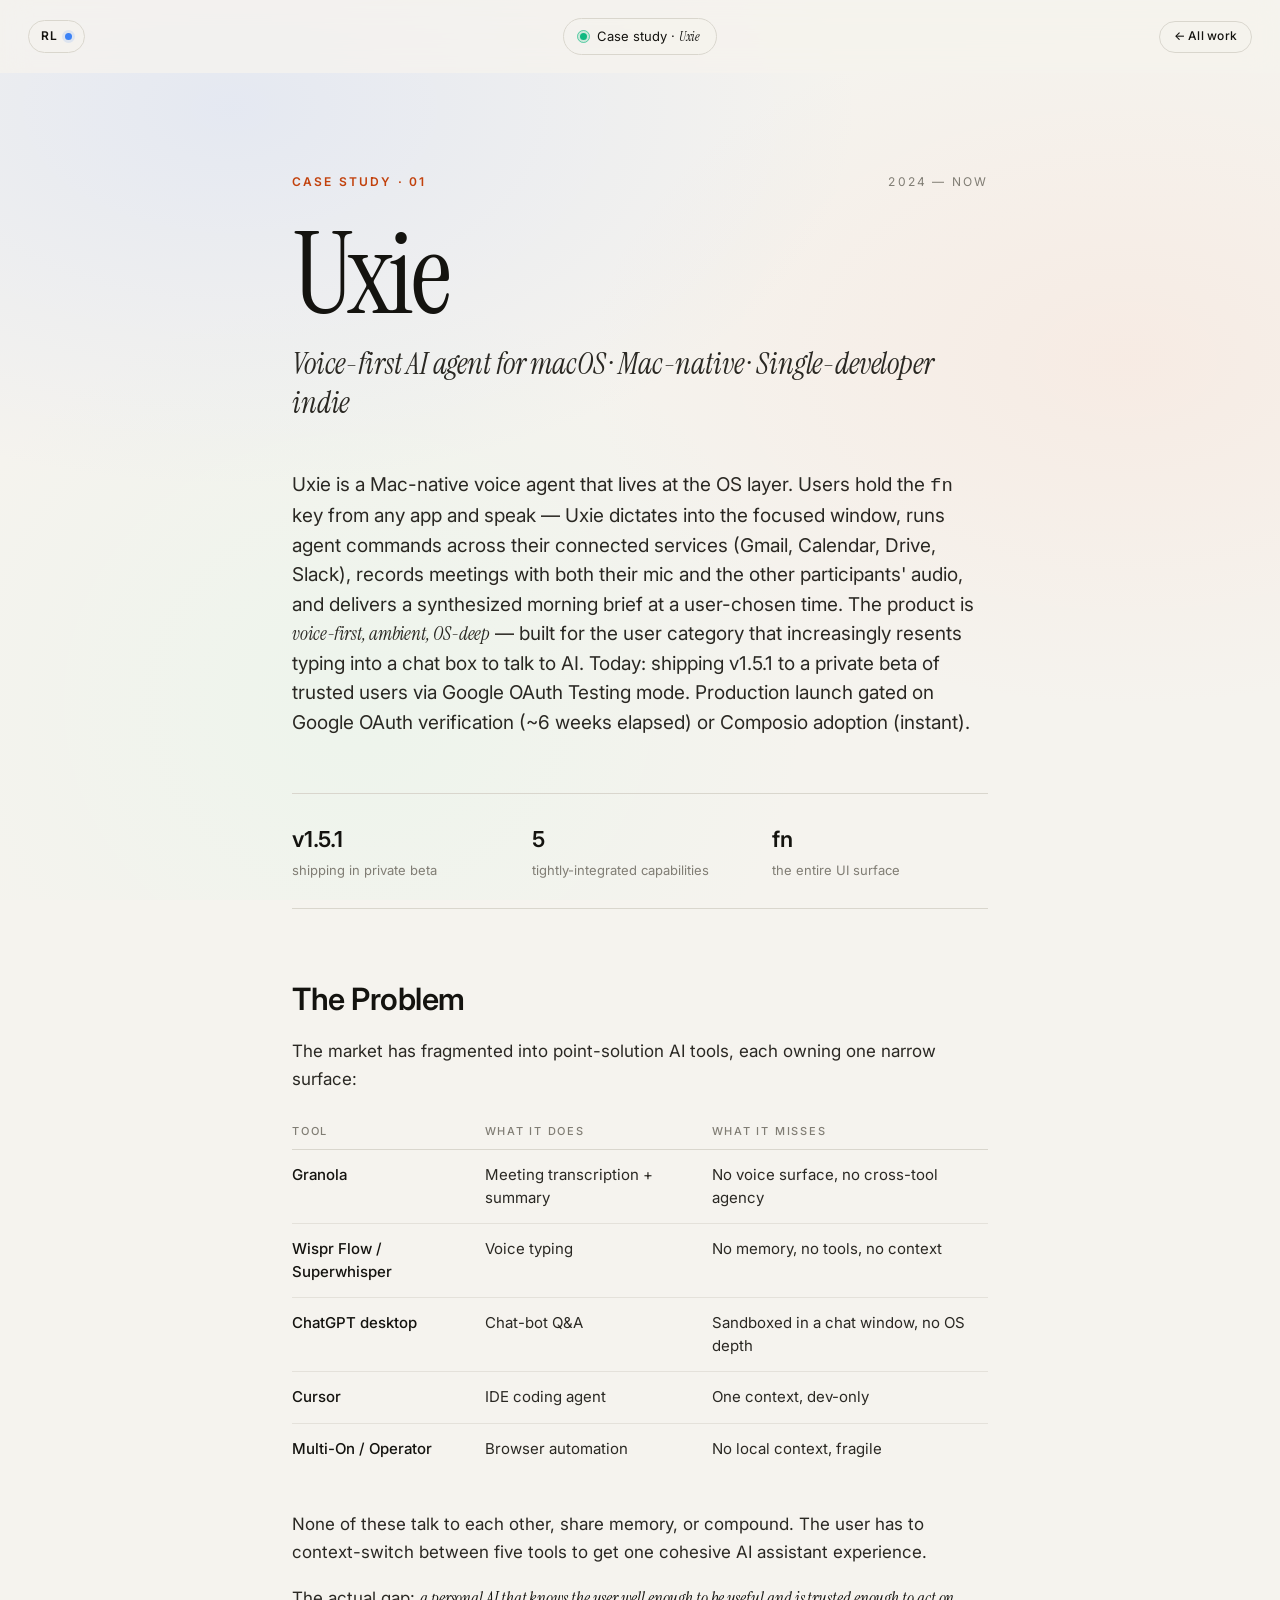
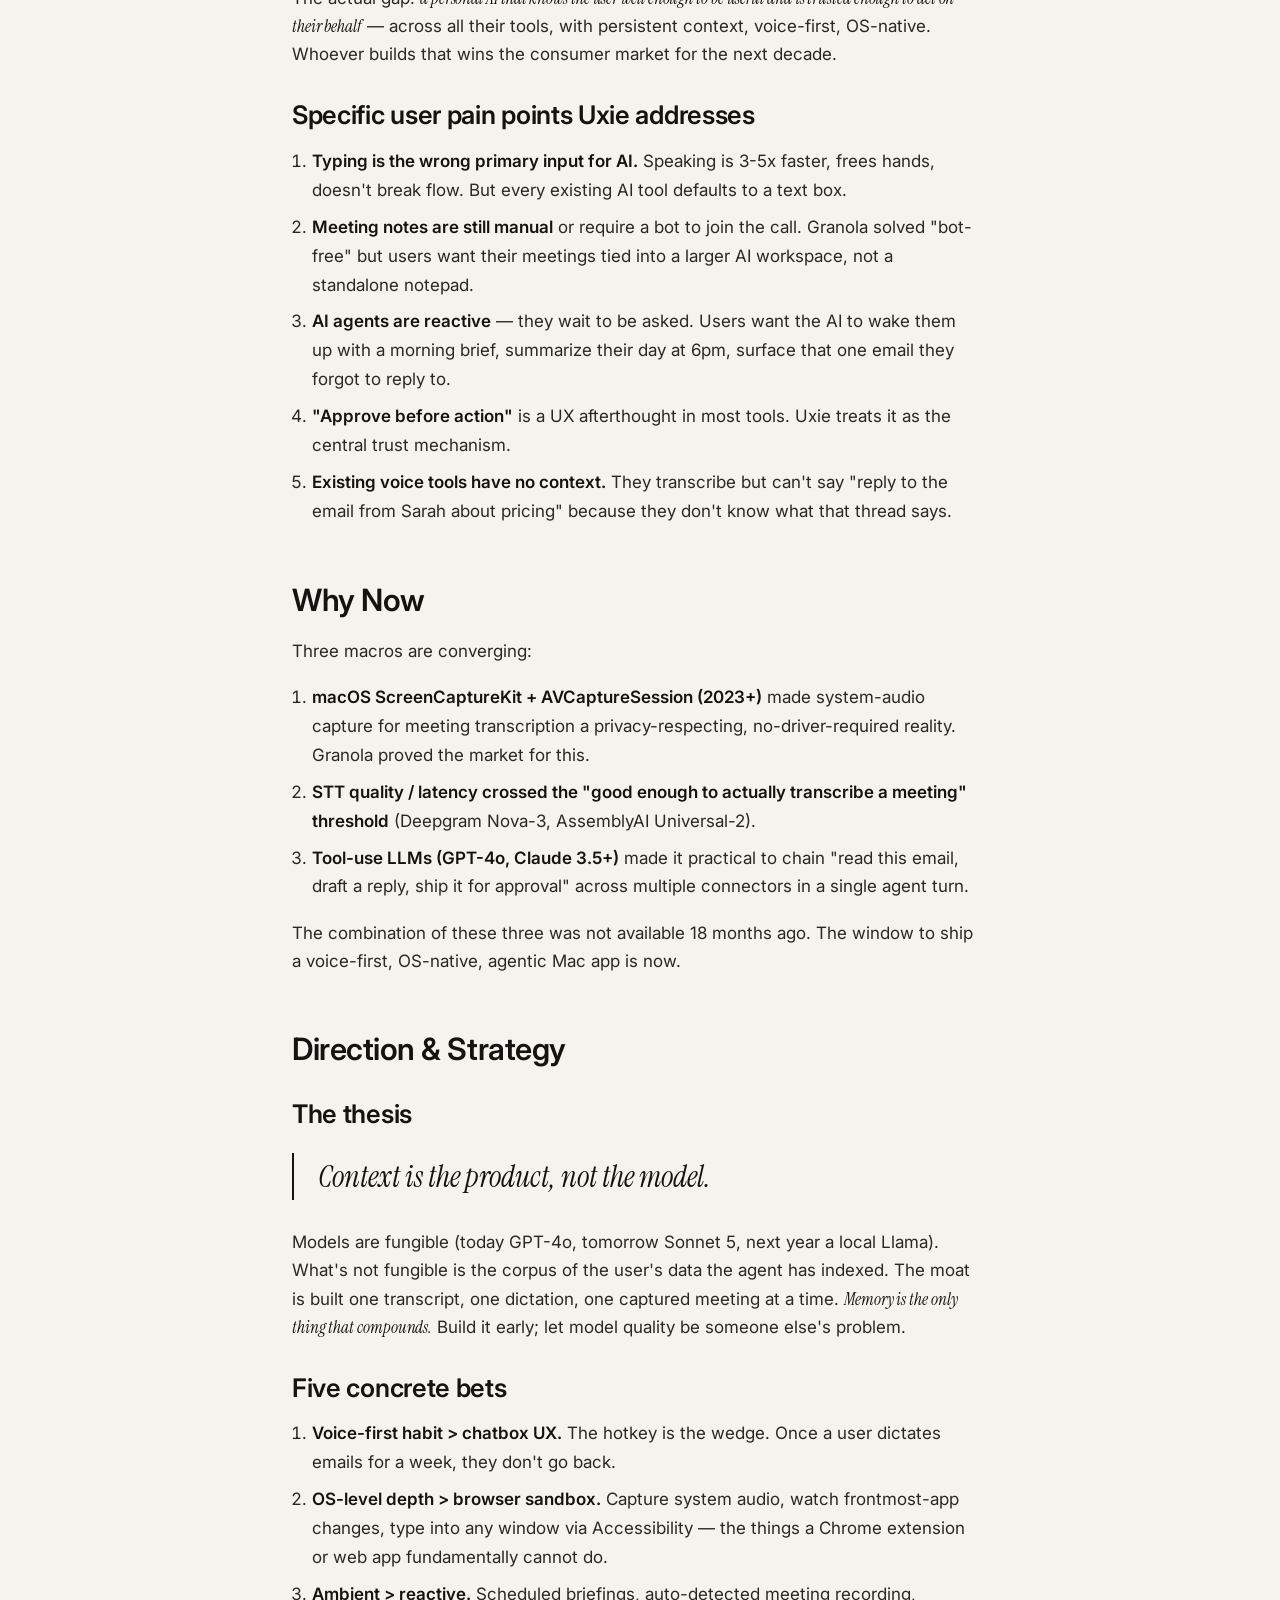
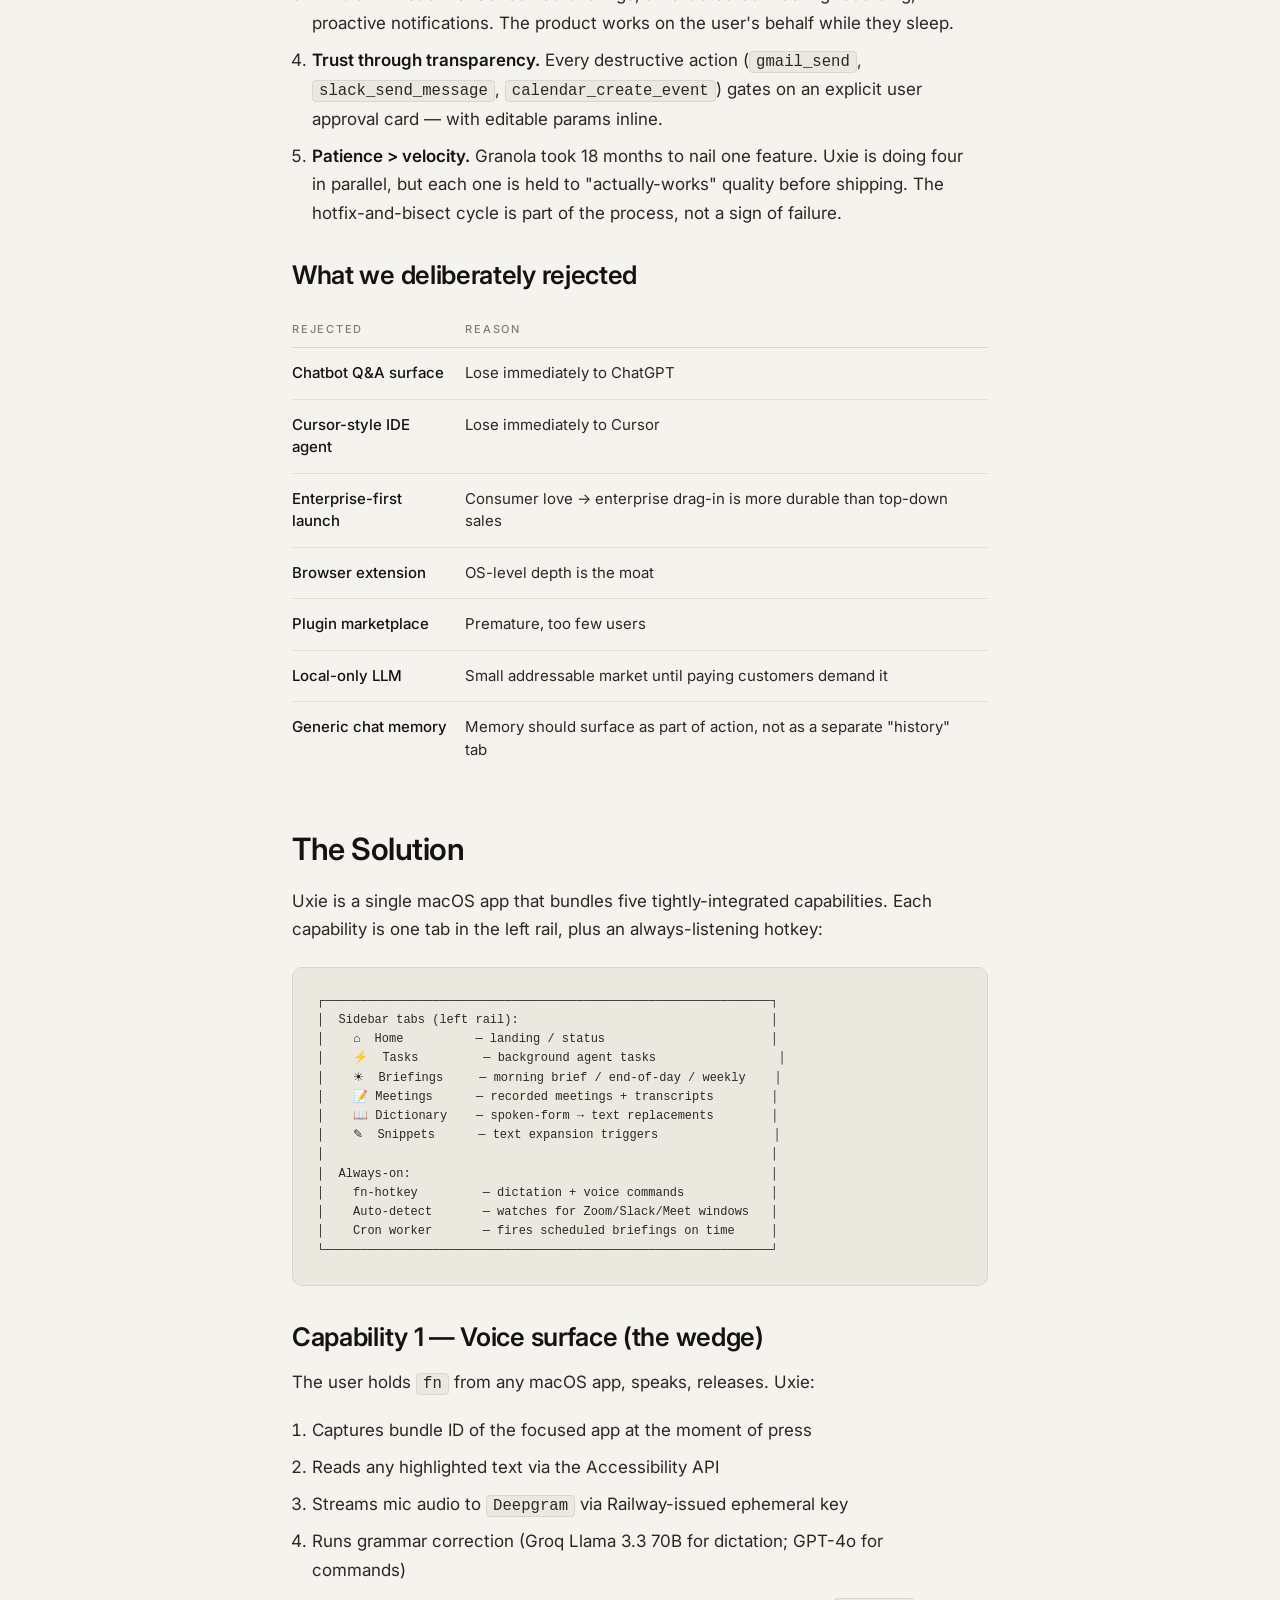
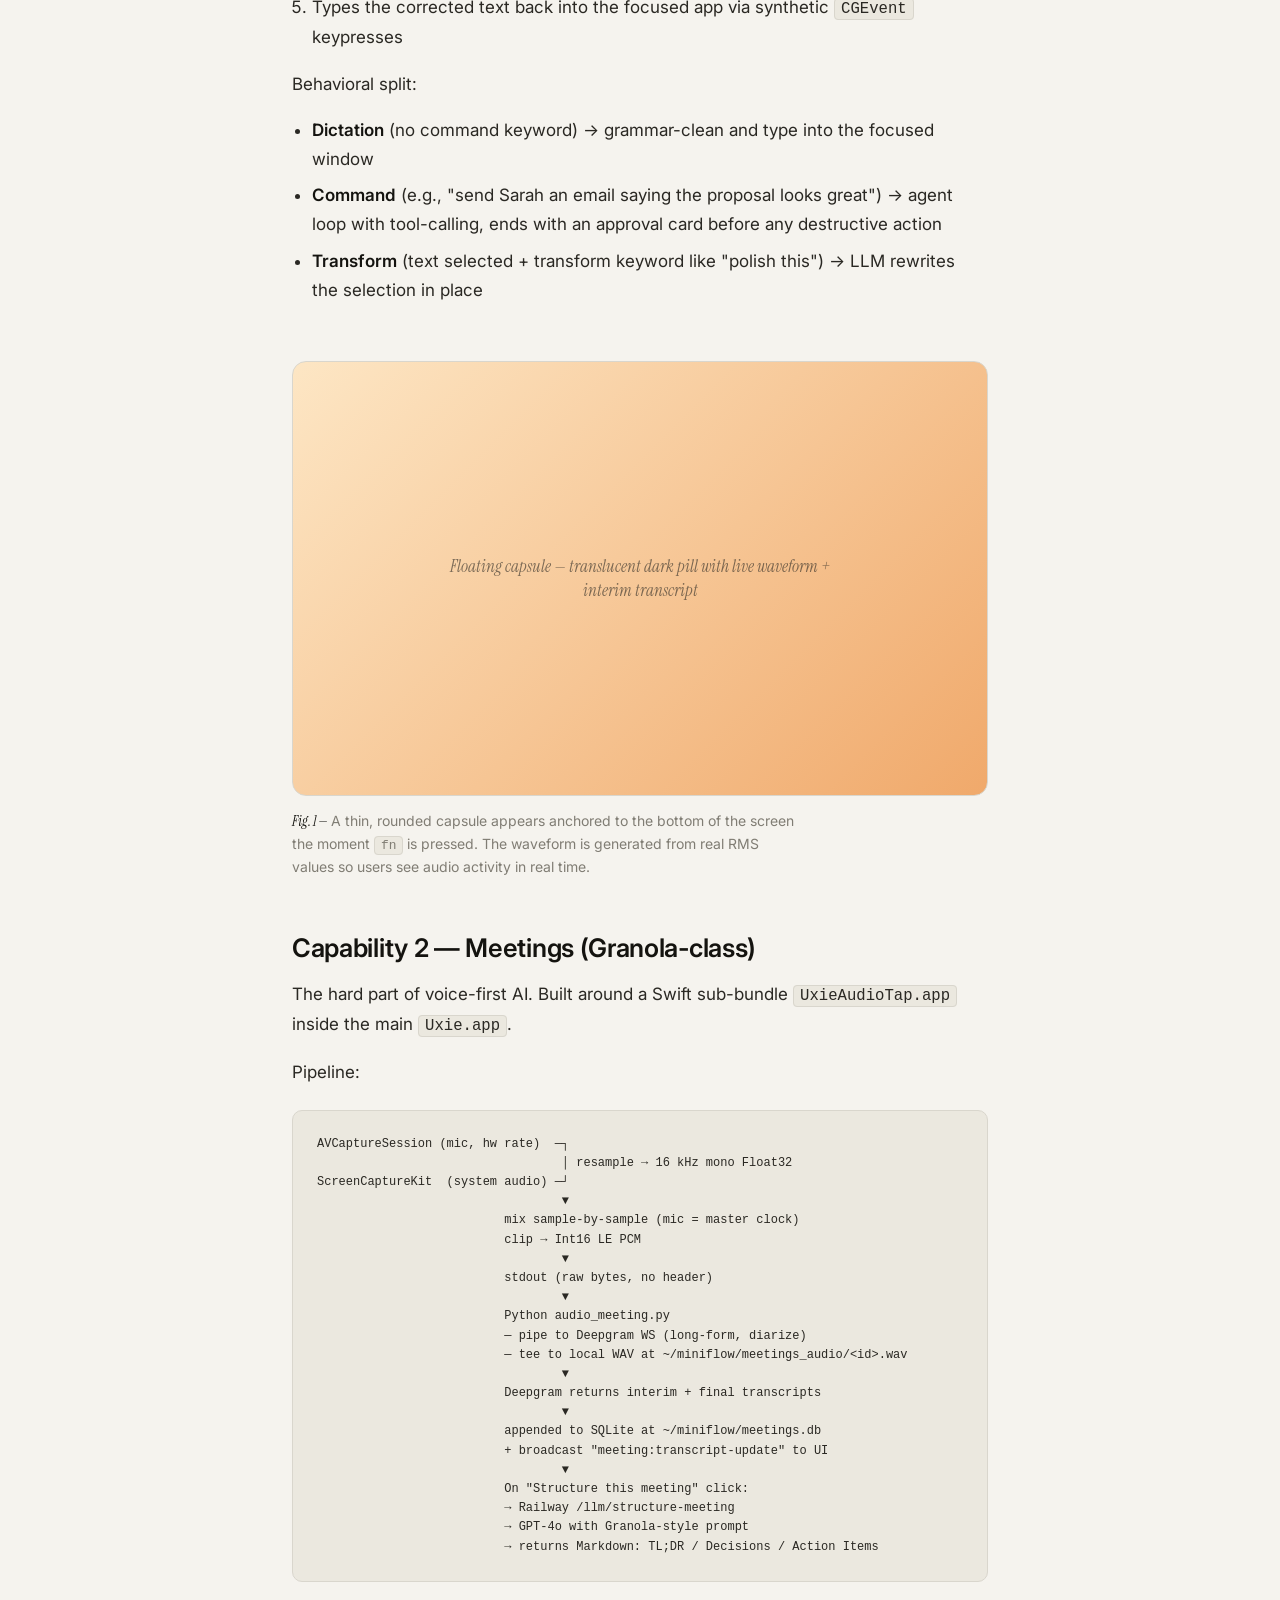
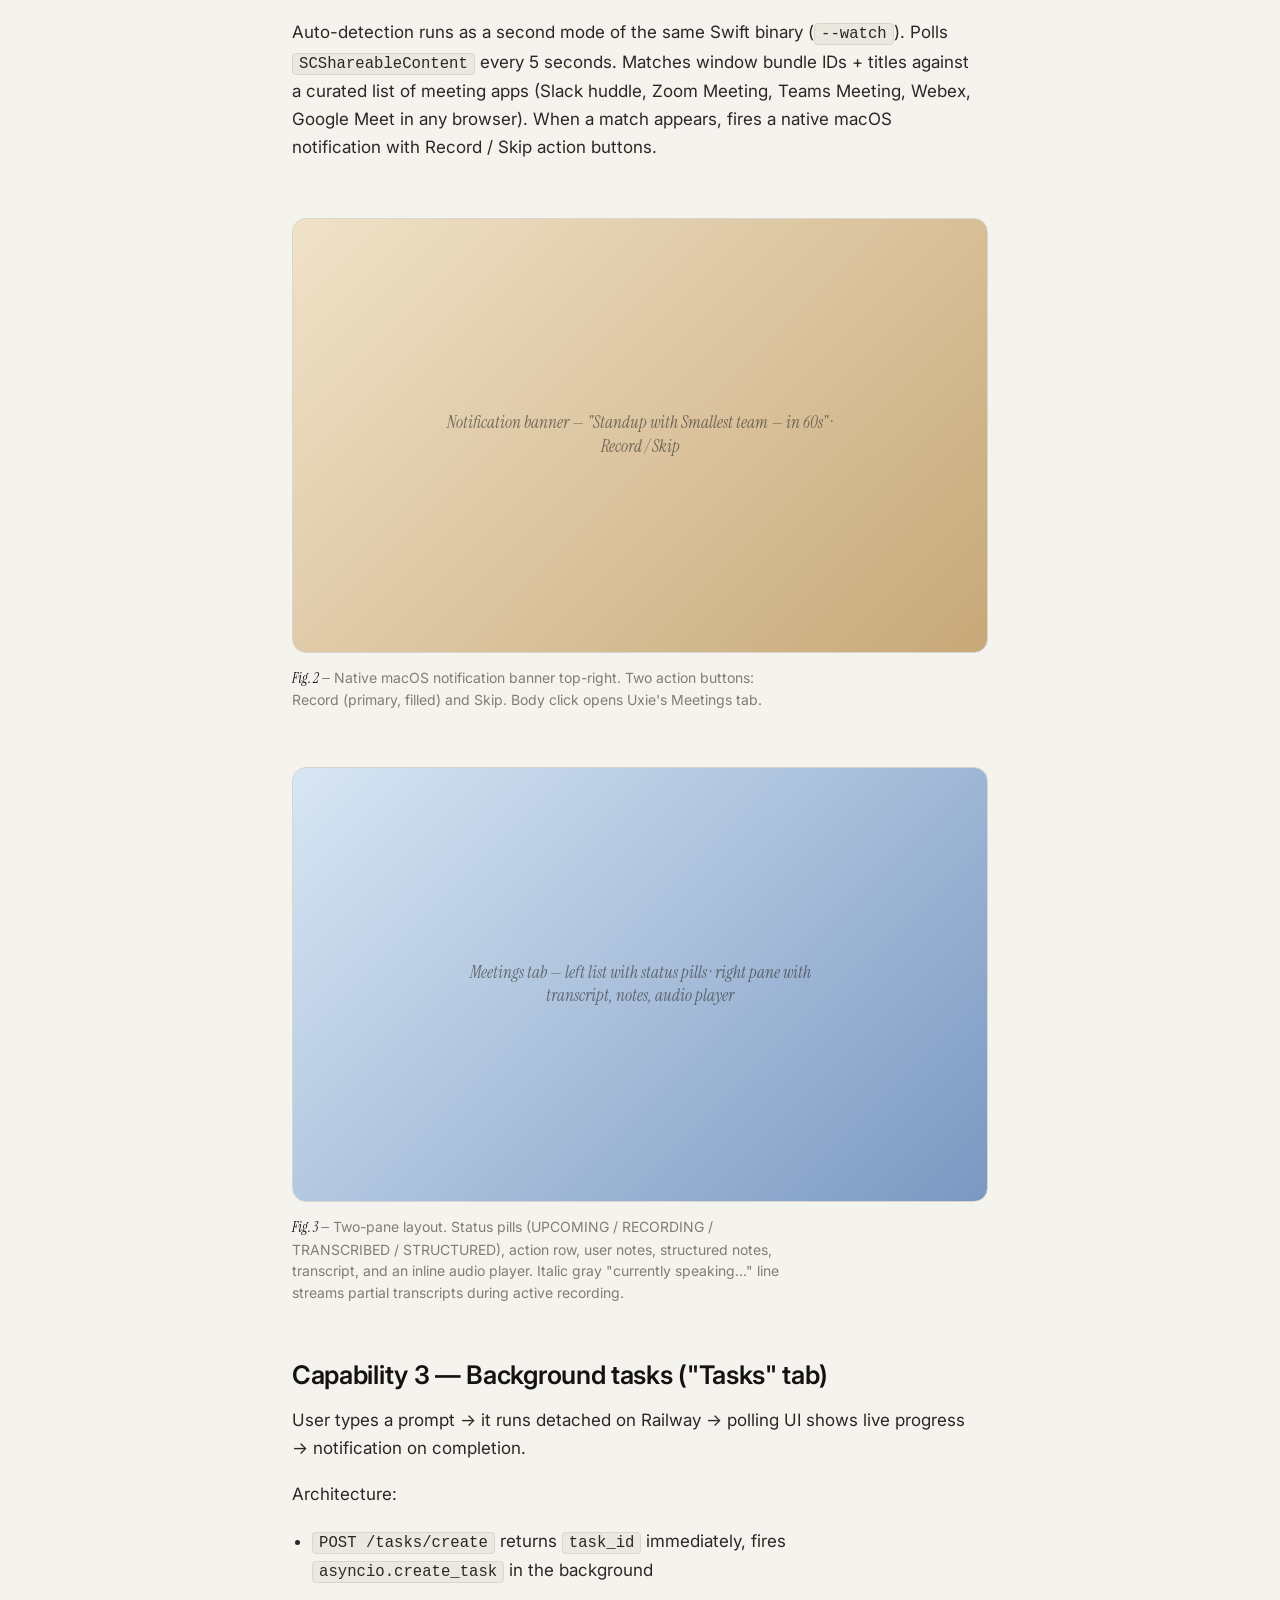
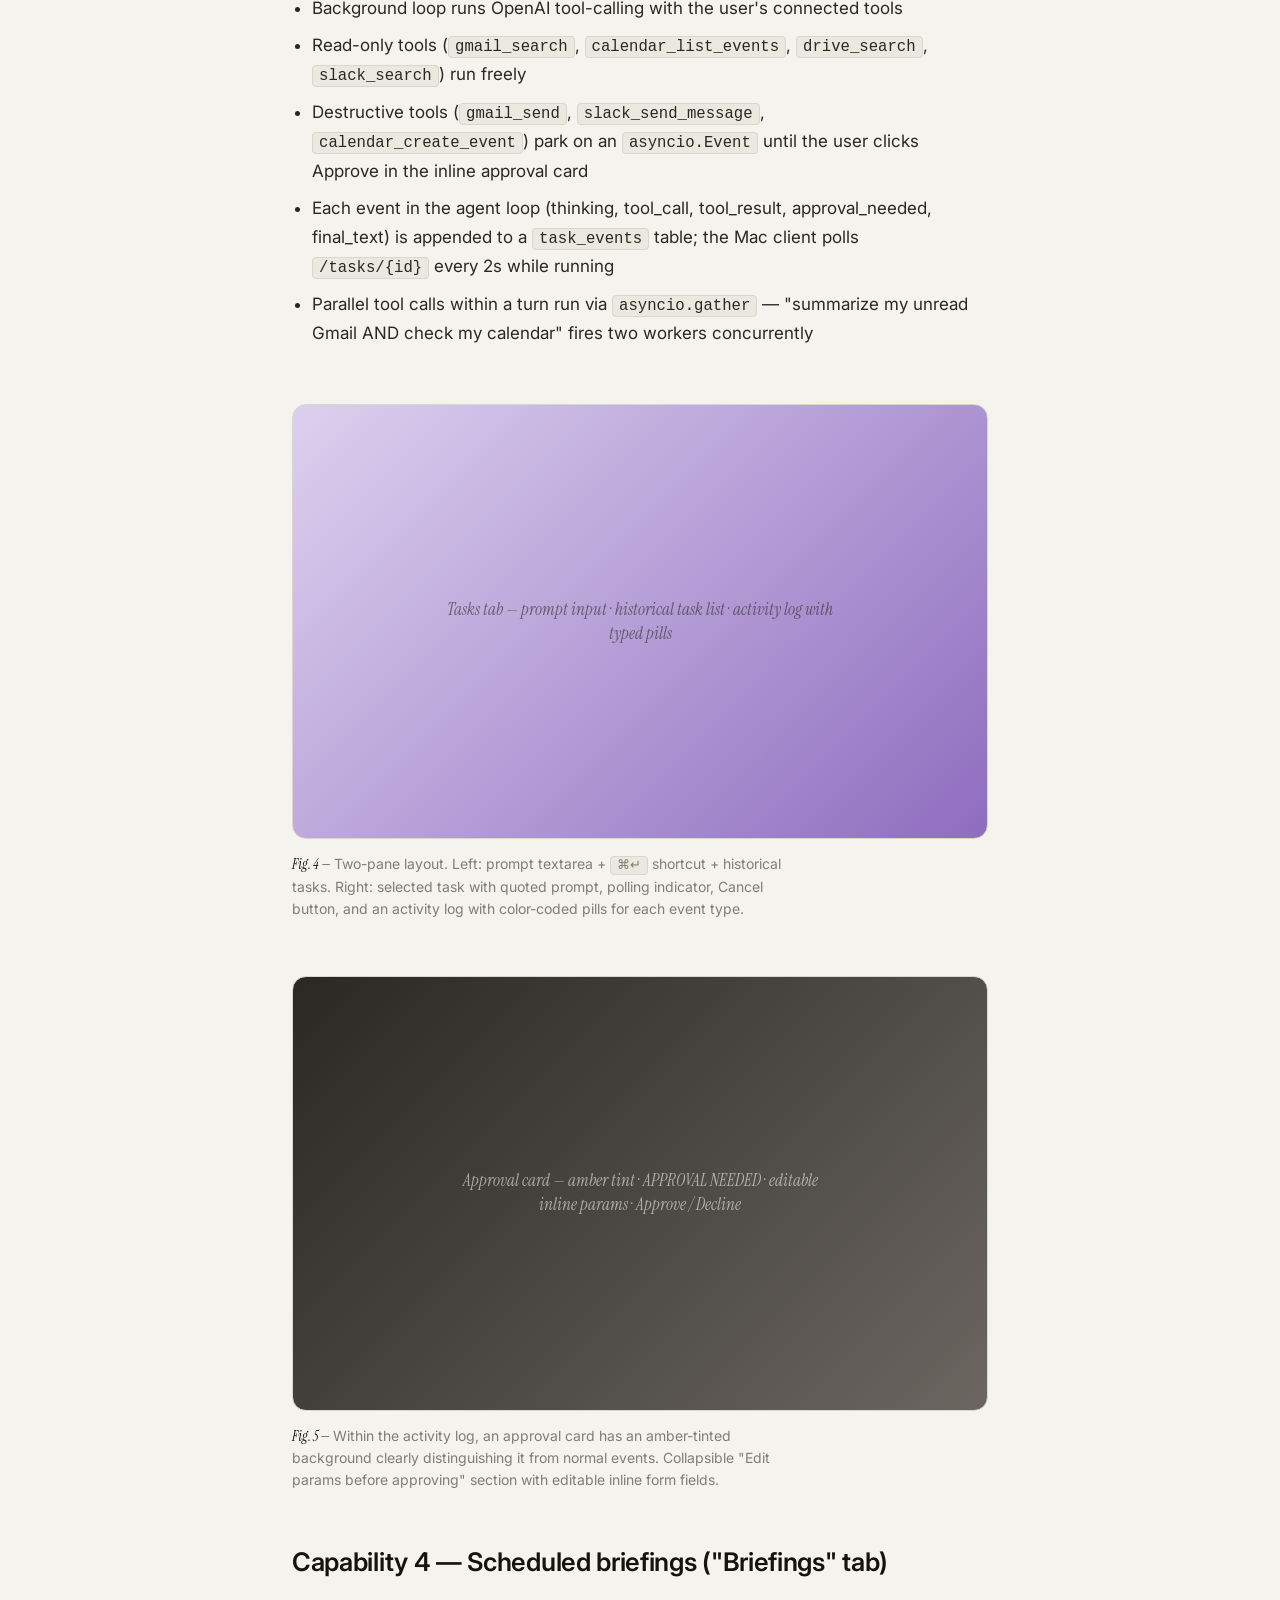
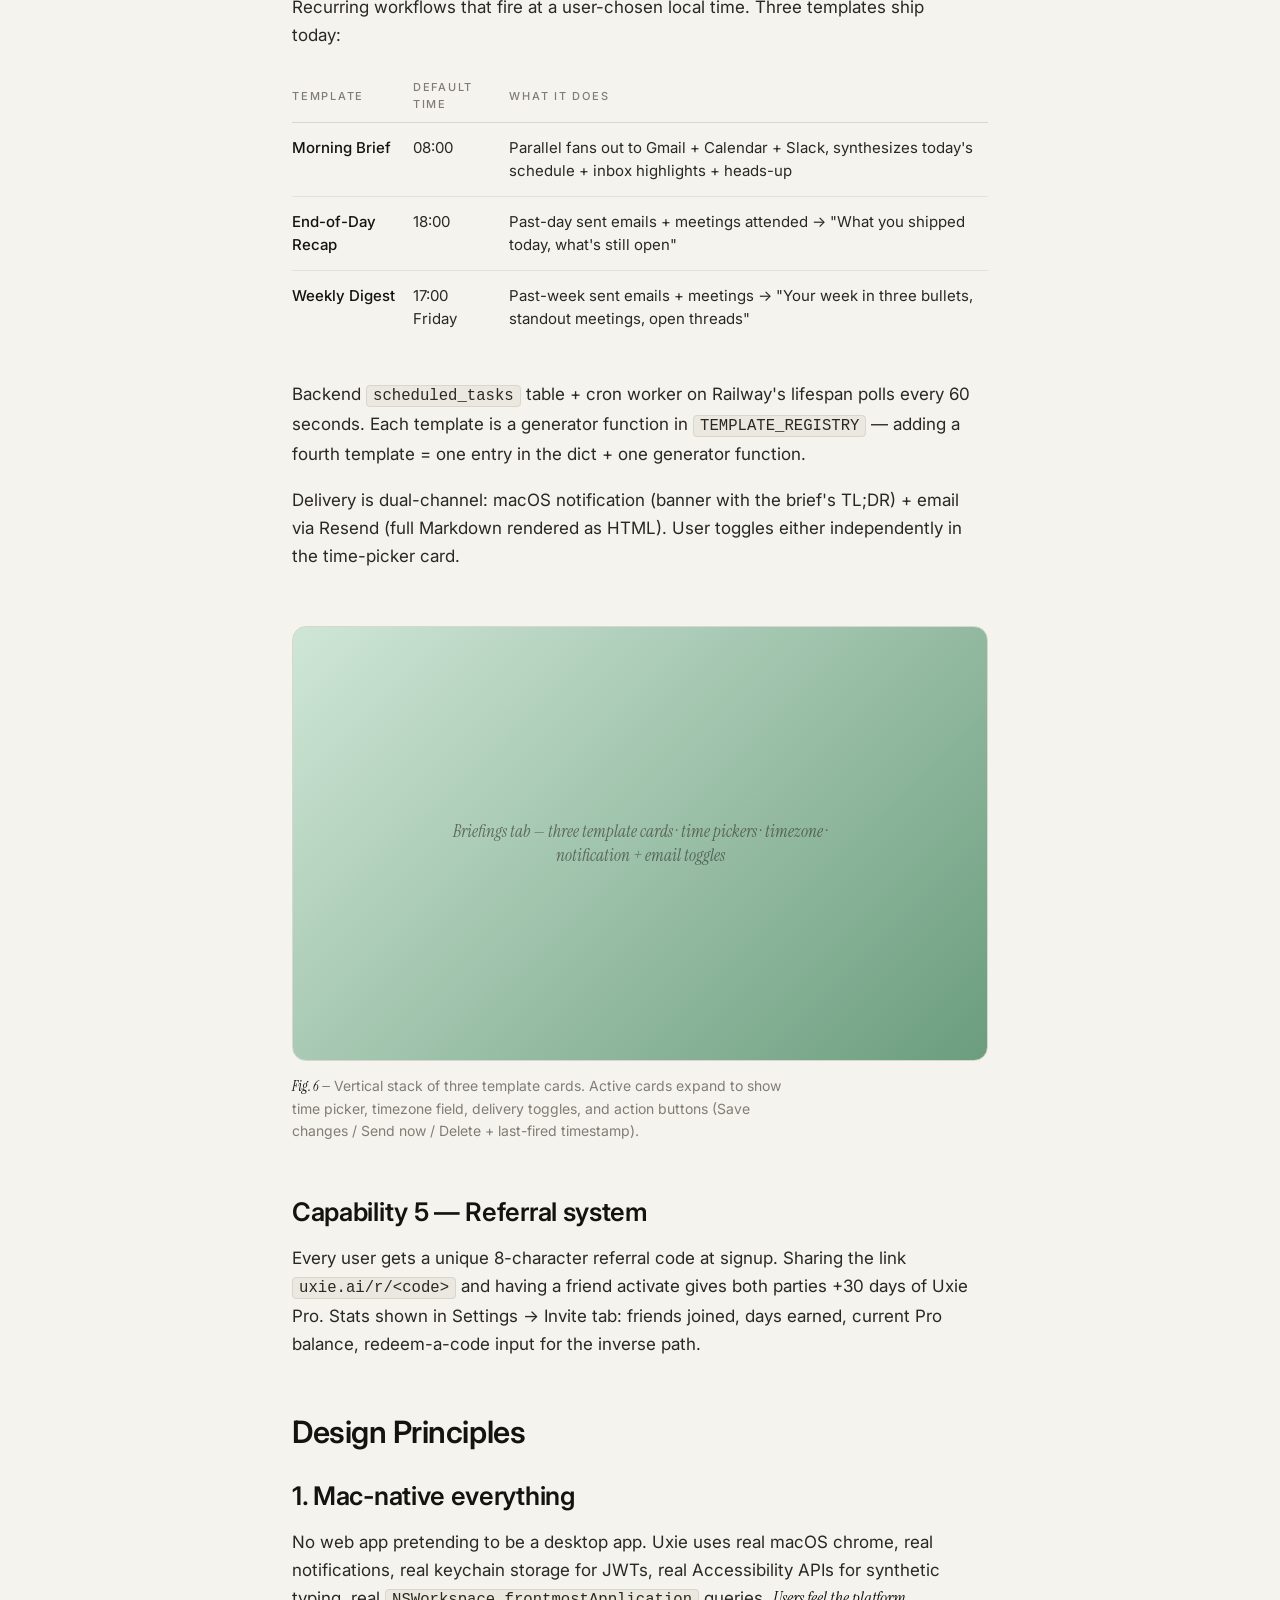
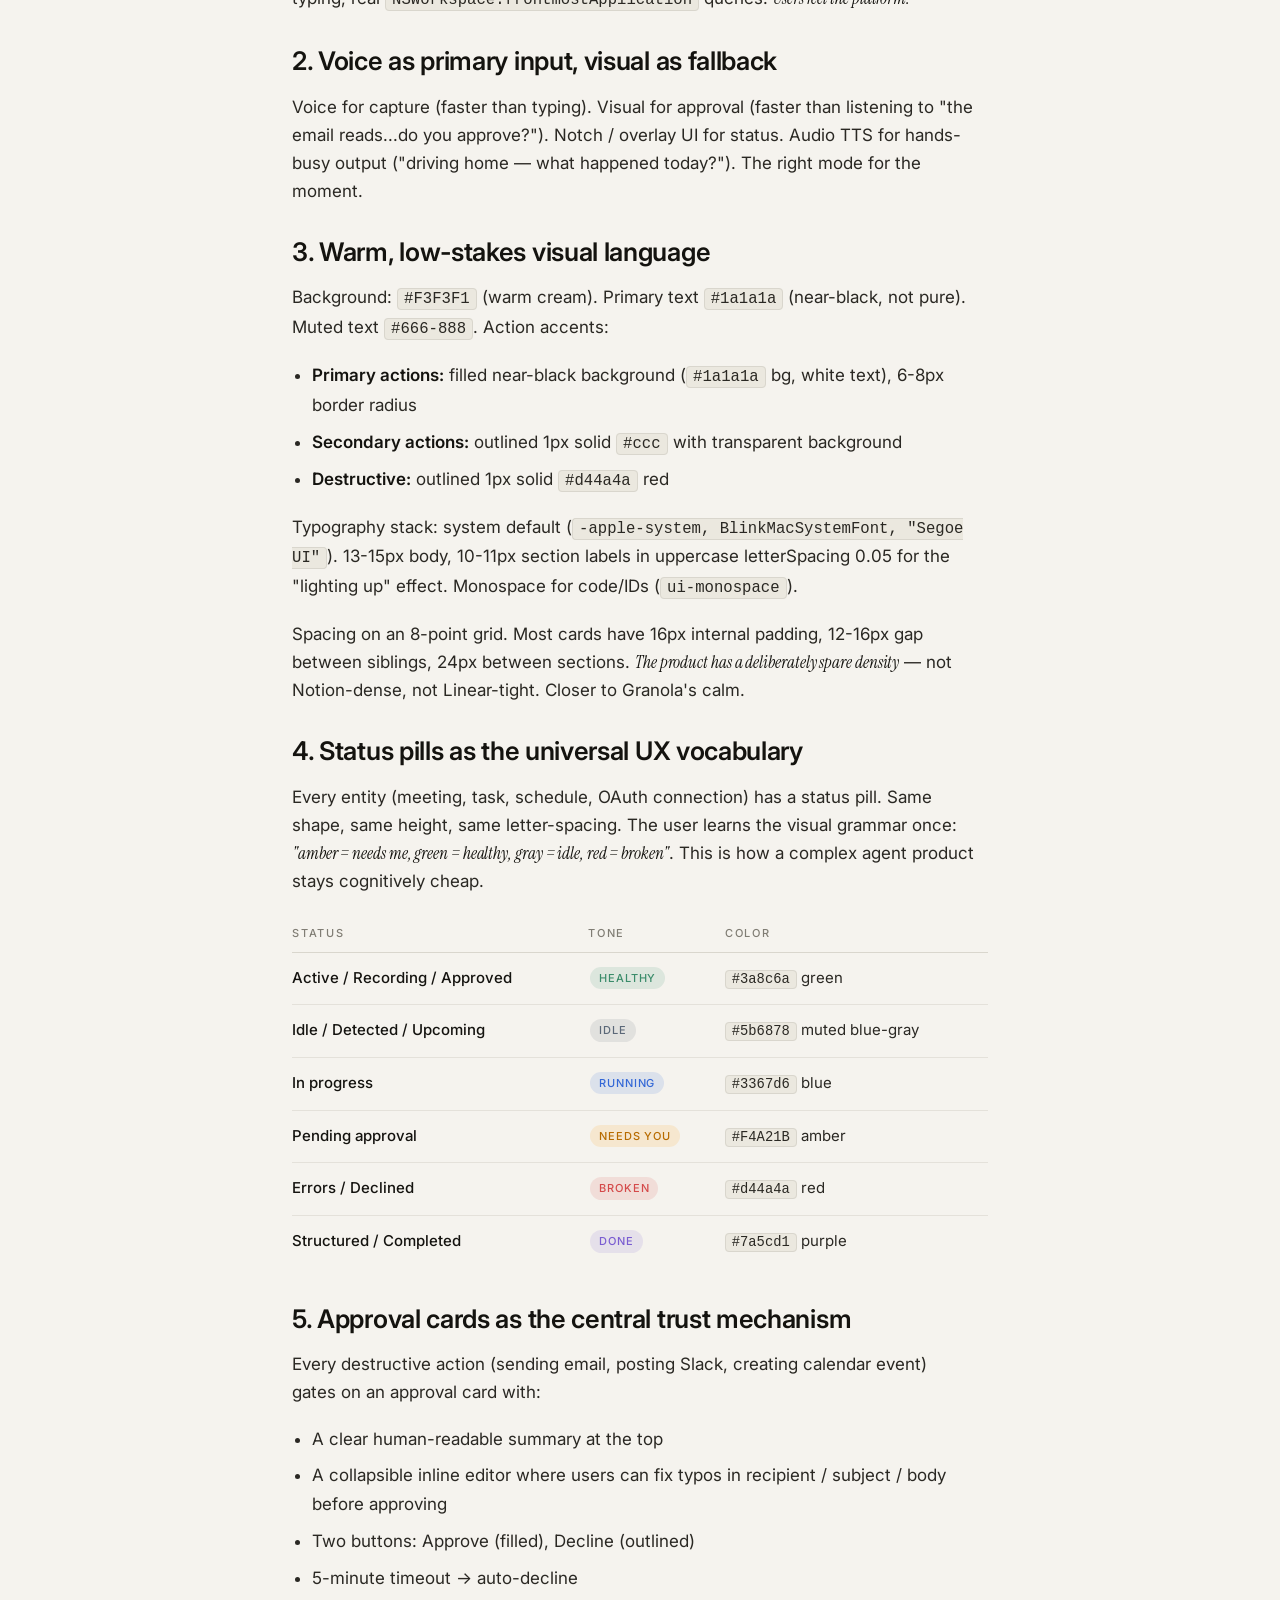
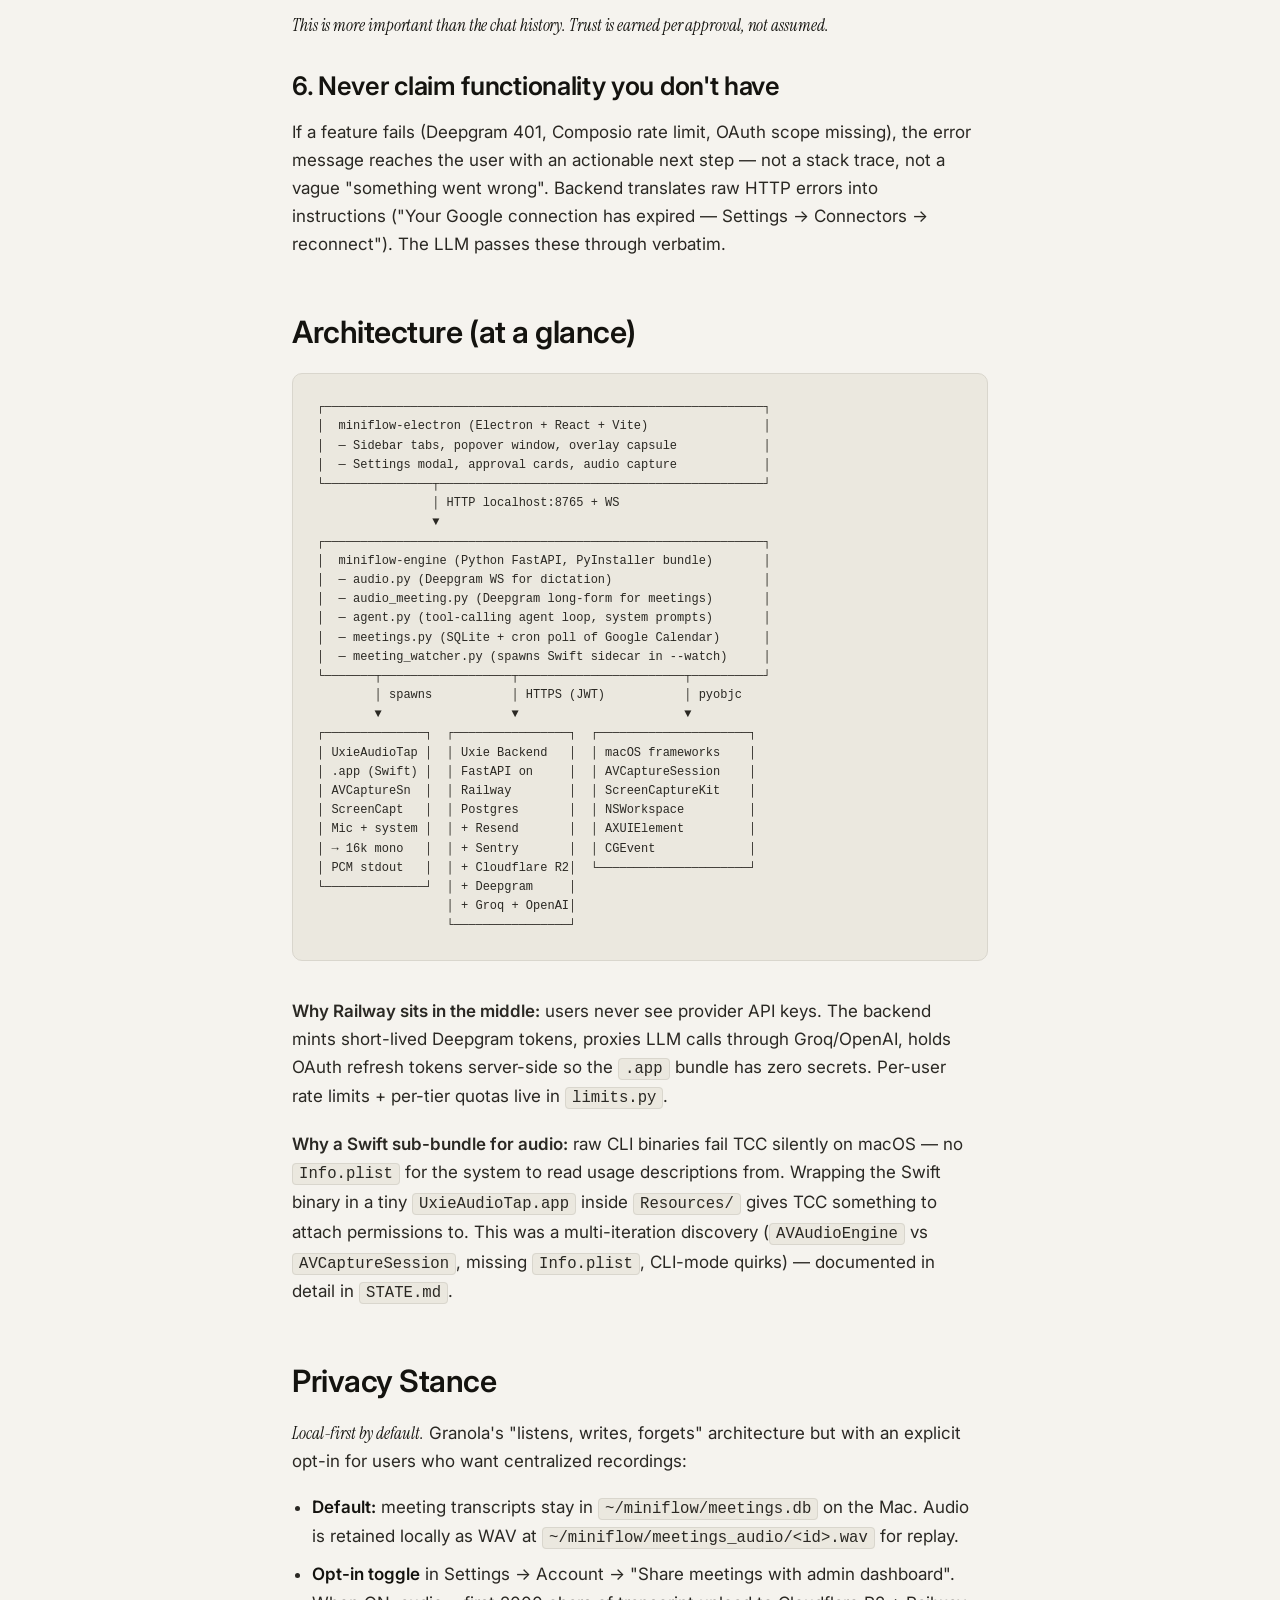
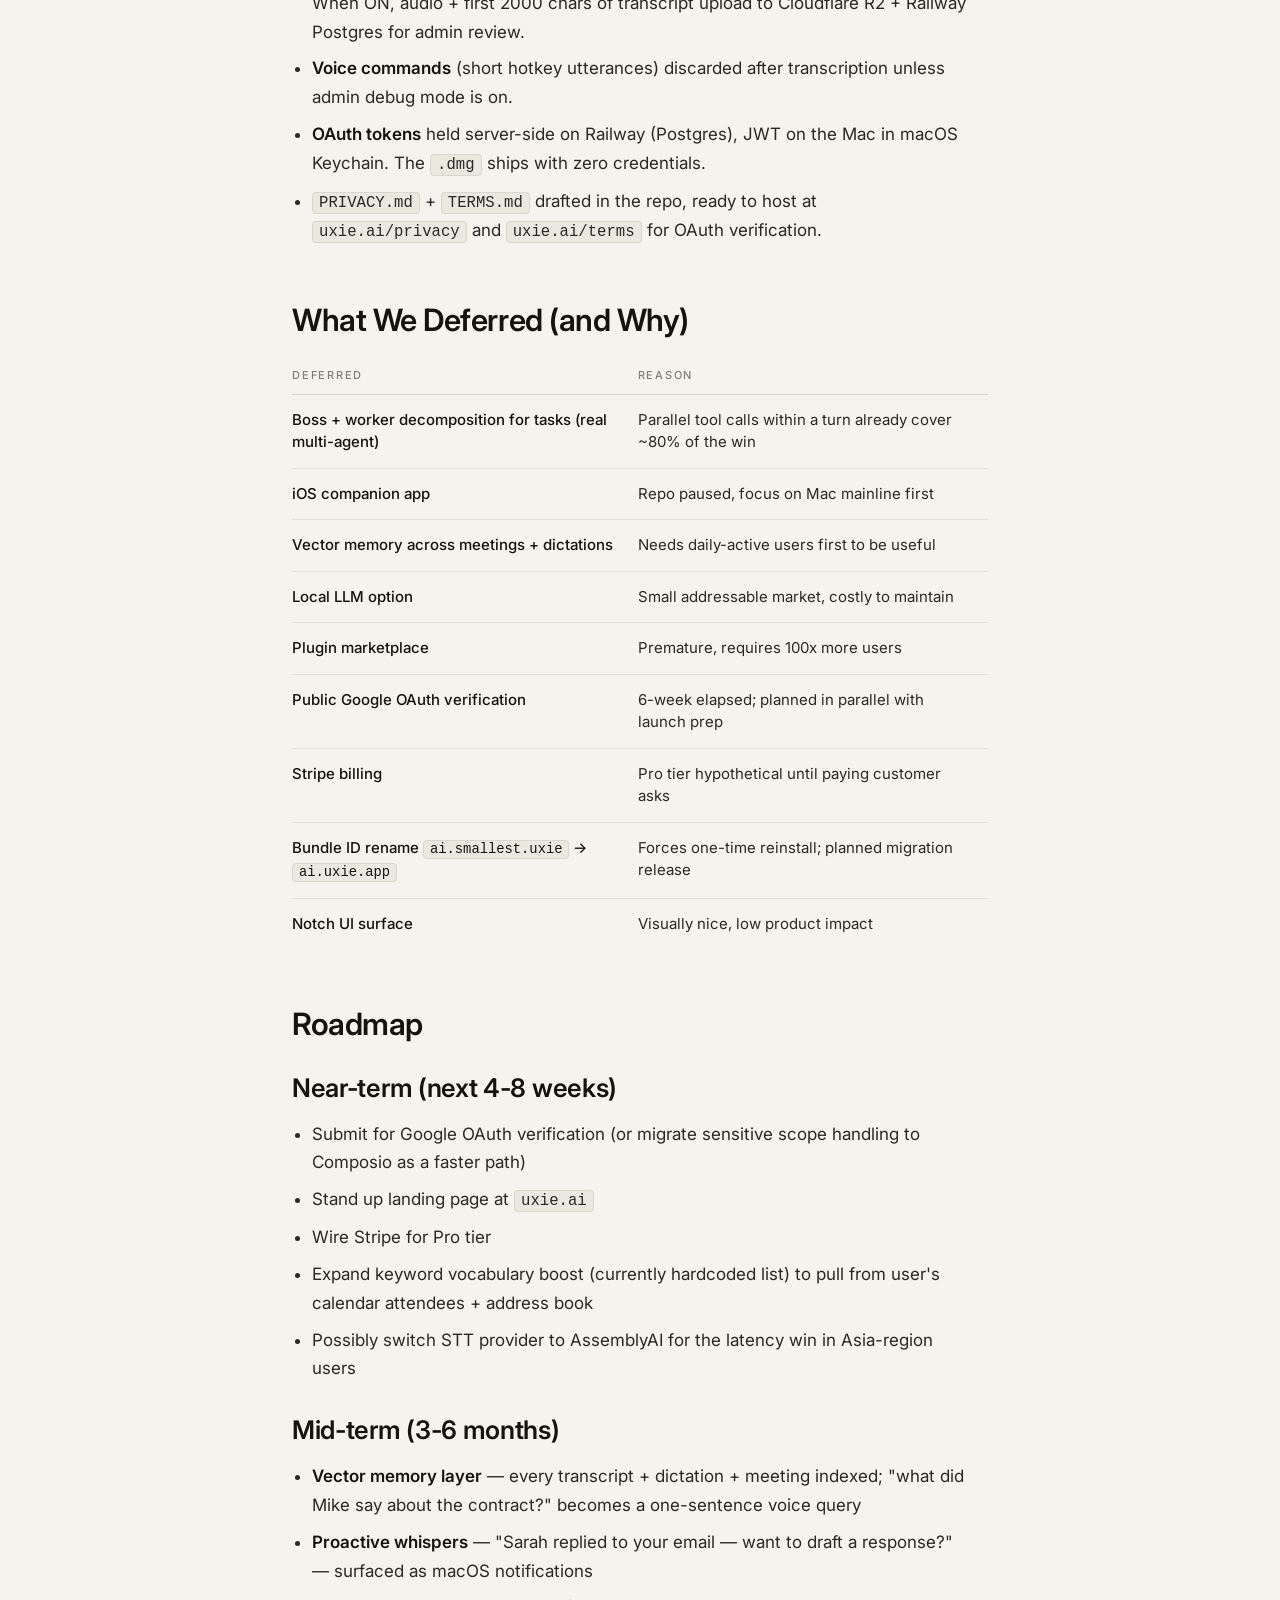
==== commit 3472dffc: "Uxie case study v2: full PM/designer writeup — 9 sections, 5 tables, 3 ASCII diagrams, 6 figures, th" ====
--- a/projects/uxie.html
+++ b/projects/uxie.html
@@ -4,7 +4,7 @@
   <meta charset="utf-8" />
   <meta name="viewport" content="width=device-width, initial-scale=1" />
   <title>Uxie — Case study · Rounak Lenka</title>
-  <meta name="description" content="Case study — Uxie: voice-first writing for Mac & Windows. Press a key, speak, ship." />
+  <meta name="description" content="Case study — Uxie: voice-first AI agent for macOS. Hold fn, speak, ship across Gmail, Calendar, Slack, Drive." />
   <link rel="preconnect" href="https://fonts.googleapis.com" />
   <link rel="preconnect" href="https://fonts.gstatic.com" crossorigin />
   <link href="https://fonts.googleapis.com/css2?family=Inter:wght@400;500;600;700&family=Instrument+Serif:ital@0;1&display=swap" rel="stylesheet" />
@@ -38,136 +38,353 @@
   </div>
 
   <h1 class="case-title">Uxie</h1>
-  <p class="case-tagline"><em>Voice-first writing for Mac &amp; Windows.</em></p>
-
-  <p class="case-summary">Hold a key. Talk. Let go. Clean text appears wherever your cursor is. Uxie is a small, signed desktop app that turns dictation from a separate workflow into a keystroke — built around a single obsession: it has to feel <em>instant</em>.</p>
+  <p class="case-tagline"><em>Voice-first AI agent for macOS · Mac-native · Single-developer indie</em></p>
+
+  <p class="case-summary">Uxie is a Mac-native voice agent that lives at the OS layer. Users hold the <code>fn</code> key from any app and speak — Uxie dictates into the focused window, runs agent commands across their connected services (Gmail, Calendar, Drive, Slack), records meetings with both their mic and the other participants' audio, and delivers a synthesized morning brief at a user-chosen time. The product is <em>voice-first, ambient, OS-deep</em> — built for the user category that increasingly resents typing into a chat box to talk to AI. Today: shipping v1.5.1 to a private beta of trusted users via Google OAuth Testing mode. Production launch gated on Google OAuth verification (~6 weeks elapsed) or Composio adoption (instant).</p>
 
   <div class="case-stats">
-    <div><strong>~300ms</strong><span>perceived latency, p95</span></div>
-    <div><strong>Mac + Win</strong><span>shipped same day</span></div>
-    <div><strong>v1.0.12+</strong><span>weekly releases</span></div>
+    <div><strong>v1.5.1</strong><span>shipping in private beta</span></div>
+    <div><strong>5</strong><span>tightly-integrated capabilities</span></div>
+    <div><strong>fn</strong><span>the entire UI surface</span></div>
   </div>
 
-  <!-- DROP IMAGE: replace the placeholder div below with <img src="../images/uxie/hero.png" alt="Uxie in action — menubar app with live transcript" /> -->
-  <figure class="case-figure">
-    <div class="case-figure-img" data-tone="amber"><span>Hero — Uxie running in the menubar with a live transcript bubble</span></div>
-    <figcaption><em>Fig. 1 —</em> The whole product is one keystroke. Hold the hotkey, speak the sentence, release. Text lands where you were already typing.</figcaption>
-  </figure>
-
-  <section class="case-section">
-    <h2>The insight</h2>
-    <p>We watched a dozen people use dictation tools — built-in macOS dictation, Whisper Flow, Wispr Flow, native Windows speech. The same shape of complaint kept coming up: <em>"It's faster than typing, but it doesn't feel like typing."</em> The hand had to stop, the cursor had to move, a separate window had to open. The tool wasn't a key on the keyboard — it was a <strong>destination</strong>.</p>
-    <p>The opportunity wasn't in transcription quality (Whisper-class models had already solved that). It was in <strong>fitting into the writing flow people already had</strong>. Make speech a modifier key, not an app.</p>
-  </section>
-
-  <section class="case-section">
-    <h2>Who it's for</h2>
-    <p>Three concentric circles, smallest to largest:</p>
-    <ul class="case-list">
-      <li><strong>Heavy writers</strong> — engineers in Slack and Linear, founders in Notion, designers in Figma comments. People typing 8+ hours a day who would happily trade a keystroke for a sentence.</li>
-      <li><strong>Multilingual professionals</strong> — speaking is faster than typing in any language; for non-native English typists the speed-up is 3–5×.</li>
-      <li><strong>Anyone with hands that hurt</strong> — a quietly large user base. Voice-as-modifier is meaningfully different from "open the dictation app."</li>
-    </ul>
-    <p>The early adopter cohort was almost entirely heavy writers. The other two circles came naturally once the product felt fast enough that the floor of "good enough" was no longer in question.</p>
-  </section>
-
-  <section class="case-section">
-    <h2>The product, in one sentence</h2>
-    <p>A signed, native desktop app that lives in the menubar (Mac) / system tray (Windows), listens only while you hold a global hotkey, streams audio to a hardened backend, and dispatches the resulting text into whatever app your cursor is in.</p>
-  </section>
-
-  <!-- DROP IMAGE: replace below with <img src="../images/uxie/interaction.png" alt="Press to speak interaction diagram" /> -->
-  <figure class="case-figure">
-    <div class="case-figure-img" data-tone="sand"><span>Interaction diagram — keypress → audio capture → streaming STT → release → text dispatch</span></div>
-    <figcaption><em>Fig. 2 —</em> The press/release loop. Dispatching <em>on release</em> instead of after a pause is what makes it feel like a key, not an app.</figcaption>
-  </figure>
-
-  <section class="case-section">
-    <h2>The interaction model</h2>
-    <p>The whole product is one gesture: <strong>press → speak → release</strong>. There's no "start," no "stop," no commit button.</p>
-    <p>Three small design decisions made this feel right:</p>
-    <ul class="case-list">
-      <li><strong>Dispatch on release, not on silence.</strong> Most tools wait for a pause to decide you're done. Pauses are unreliable (people breathe, hesitate, think). Tying dispatch to the modifier key release gives the user a physical commit gesture — same as letting go of a paint stroke.</li>
-      <li><strong>Hold-to-talk by default, toggle-to-talk as an option.</strong> Hold is the right default for short utterances (the 80% case). Long monologues — meetings, voice notes — get a toggle mode behind a setting.</li>
-      <li><strong>The hotkey is rebindable per app.</strong> One shortcut in Slack, another in your IDE. The OS already has app-scoped state; we just expose it.</li>
-    </ul>
-  </section>
-
-  <!-- DROP IMAGE: replace below with <img src="../images/uxie/states.png" alt="Visual states: idle, listening, processing, dispatched" /> -->
-  <figure class="case-figure">
-    <div class="case-figure-img" data-tone="sky"><span>Visual states — idle (subtle dot) · listening (waveform) · processing (pulse) · dispatched (checkmark)</span></div>
-    <figcaption><em>Fig. 3 —</em> Four states, four tiny visual treatments. The menubar icon is the entire UI — there's no popover unless you explicitly open Settings.</figcaption>
-  </figure>
-
-  <section class="case-section">
-    <h2>The states (designer notes)</h2>
-    <p>Most desktop apps over-design state feedback because they have screen real estate to fill. Uxie has none — it lives as a 22px menubar icon. Every state had to be expressible in that single dot.</p>
-    <ul class="case-list">
-      <li><strong>Idle</strong> — outlined circle. Quiet. Forgettable.</li>
-      <li><strong>Listening</strong> — fills with the system accent color, with a subtle 2px ring that pulses softly with input amplitude. No bouncing waveform; that reads as "show-off."</li>
-      <li><strong>Processing</strong> — same fill, but the ring spins. ~400ms max — if it spins longer, something's wrong.</li>
-      <li><strong>Dispatched</strong> — flashes to checkmark, fades back to idle over 220ms. Short enough not to be noise, long enough to confirm.</li>
-      <li><strong>Error</strong> — fills red, then back to idle. Errors are clickable to see what happened; no modal interrupts the writing flow.</li>
-    </ul>
-    <p>Audio cues exist but are off by default. Most heavy writers use headphones for music; a notification chirp on every utterance gets old in an hour.</p>
-  </section>
-
-  <section class="case-section">
-    <h2>Latency: the actual product</h2>
-    <p>Transcription quality plateaued in 2024. What didn't plateau was <em>perceived latency</em>. Everything important about Uxie is downstream of one number: how long between key release and visible text.</p>
-    <p>The combo that landed v1.0.12 at sub-300ms p95:</p>
-    <ul class="case-list">
-      <li><strong>Streaming Deepgram Nova-3.</strong> Returns interim transcripts as you speak. We discard interim cuts and only commit on the final boundary — but the model has already done most of the work by the time you release.</li>
-      <li><strong>Dispatch on release.</strong> Detailed above — turning a "wait for silence" pause into a physical gesture saves 200–400ms perceptually, even if wall-clock is identical.</li>
-      <li><strong>Key cache.</strong> Hotkey state, last clipboard, last cursor position — pre-warmed in memory so dispatch doesn't query the OS. Saves ~20–60ms but, more importantly, removes jitter.</li>
-      <li><strong>Server-side keys.</strong> All Deepgram and LLM calls go through a Railway backend. No client-bundled keys (security), and the round-trip stays inside one trusted hop with auth via Deepgram's <code>Token</code> scheme.</li>
-    </ul>
-  </section>
-
-  <!-- DROP IMAGE: replace below with <img src="../images/uxie/latency.png" alt="Latency budget chart" /> -->
-  <figure class="case-figure">
-    <div class="case-figure-img" data-tone="violet"><span>Latency budget — where every millisecond goes between key release and rendered text</span></div>
-    <figcaption><em>Fig. 4 —</em> The p95 budget. We spend ~140ms on network + STT finalization and ~80ms on OS event dispatch. The remaining ~80ms is buffer.</figcaption>
-  </figure>
-
-  <section class="case-section">
-    <h2>Cross-platform parity, not "Mac-first"</h2>
-    <p>The temptation with consumer-grade software is to ship Mac first, Windows "when we get to it." We ruled this out early. Half our heaviest target users are on Windows (engineers, founders in fintech, anyone whose company issued a Dell). A six-month parity gap would be a six-month gap in trust.</p>
-    <p>The design constraints that fell out of "Mac and Windows on the same day":</p>
-    <ul class="case-list">
-      <li><strong>One binary lineage.</strong> Built on Tauri so the visual layer is web-rendered identically on both, and the native shell handles OS-specific bits (hotkey registration, signing, autostart).</li>
-      <li><strong>Same version, same tag.</strong> Releases ship as <code>v1.0.12</code> on both. Internal rule: a release isn't a release until both signed artifacts (DMG + EXE) are attached to the same GitHub tag.</li>
-      <li><strong>Visual language stays platform-honest.</strong> Mac uses SF Pro, Windows uses Segoe UI Variable. Same layout, same metrics, native typography. No "Mac UI on Windows" or vice versa — that always looks like a beta.</li>
-    </ul>
-  </section>
-
-  <!-- DROP IMAGE: replace below with <img src="../images/uxie/cross-platform.png" alt="Mac + Windows side-by-side" /> -->
-  <figure class="case-figure">
-    <div class="case-figure-img" data-tone="ink"><span>Side-by-side — Mac menubar + Windows system tray, same release, native to each OS</span></div>
-    <figcaption><em>Fig. 5 —</em> Identical capability, native chrome. Same release, same day.</figcaption>
-  </figure>
-
-  <section class="case-section">
-    <h2>What we measure</h2>
-    <p>One north star, four supporting metrics:</p>
-    <ul class="case-list">
-      <li><strong>North star — utterances per active user per day.</strong> If people are reaching for the hotkey, the product works. Vanity DAU doesn't tell us this; sessions can be a single forgotten install.</li>
-      <li><strong>p95 perceived latency.</strong> Capped at 350ms. Anything over goes to a regression triage queue.</li>
-      <li><strong>Dispatch success rate.</strong> % of utterances where text actually landed in the destination app without user retry.</li>
-      <li><strong>D7 retention by activation cohort.</strong> Users who hit ≥5 utterances on day 1 vs. those who didn't — the gap tells us how good the first-run flow is.</li>
-      <li><strong>Crash-free sessions.</strong> Boring, important. The bar is 99.5%.</li>
-    </ul>
-  </section>
-
-  <section class="case-section">
-    <h2>What's next</h2>
-    <ul class="case-list">
-      <li><strong>Word-level edit gestures.</strong> "Scratch that," "fix the last sentence." Voice as a small command surface, not just dictation.</li>
-      <li><strong>Per-language model swapping.</strong> Heavy bilingual users want to switch between English and Hindi/Mandarin/etc. without changing settings — detect-and-swap.</li>
-      <li><strong>Offline fallback.</strong> A small on-device model for short utterances when the network is bad. Same UX, lower-quality result, but the gesture still works.</li>
-      <li><strong>Selection-aware rewrites.</strong> Select text → hotkey → "make this less formal." The lift is small; the value is large.</li>
-    </ul>
-    <p>The constraint stays the same: anything that doesn't preserve the "press, speak, done" rhythm doesn't ship.</p>
+  <section class="case-section">
+    <h2>The Problem</h2>
+    <p>The market has fragmented into point-solution AI tools, each owning one narrow surface:</p>
+    <table class="case-table">
+      <thead>
+        <tr><th>Tool</th><th>What it does</th><th>What it misses</th></tr>
+      </thead>
+      <tbody>
+        <tr><td>Granola</td><td>Meeting transcription + summary</td><td>No voice surface, no cross-tool agency</td></tr>
+        <tr><td>Wispr Flow / Superwhisper</td><td>Voice typing</td><td>No memory, no tools, no context</td></tr>
+        <tr><td>ChatGPT desktop</td><td>Chat-bot Q&amp;A</td><td>Sandboxed in a chat window, no OS depth</td></tr>
+        <tr><td>Cursor</td><td>IDE coding agent</td><td>One context, dev-only</td></tr>
+        <tr><td>Multi-On / Operator</td><td>Browser automation</td><td>No local context, fragile</td></tr>
+      </tbody>
+    </table>
+    <p>None of these talk to each other, share memory, or compound. The user has to context-switch between five tools to get one cohesive AI assistant experience.</p>
+    <p>The actual gap: <em>a personal AI that knows the user well enough to be useful and is trusted enough to act on their behalf</em> — across all their tools, with persistent context, voice-first, OS-native. Whoever builds that wins the consumer market for the next decade.</p>
+    <h3>Specific user pain points Uxie addresses</h3>
+    <ol class="case-list">
+      <li><strong>Typing is the wrong primary input for AI.</strong> Speaking is 3-5x faster, frees hands, doesn't break flow. But every existing AI tool defaults to a text box.</li>
+      <li><strong>Meeting notes are still manual</strong> or require a bot to join the call. Granola solved "bot-free" but users want their meetings tied into a larger AI workspace, not a standalone notepad.</li>
+      <li><strong>AI agents are reactive</strong> — they wait to be asked. Users want the AI to wake them up with a morning brief, summarize their day at 6pm, surface that one email they forgot to reply to.</li>
+      <li><strong>"Approve before action"</strong> is a UX afterthought in most tools. Uxie treats it as the central trust mechanism.</li>
+      <li><strong>Existing voice tools have no context.</strong> They transcribe but can't say "reply to the email from Sarah about pricing" because they don't know what that thread says.</li>
+    </ol>
+  </section>
+
+  <section class="case-section">
+    <h2>Why Now</h2>
+    <p>Three macros are converging:</p>
+    <ol class="case-list">
+      <li><strong>macOS ScreenCaptureKit + AVCaptureSession (2023+)</strong> made system-audio capture for meeting transcription a privacy-respecting, no-driver-required reality. Granola proved the market for this.</li>
+      <li><strong>STT quality / latency crossed the "good enough to actually transcribe a meeting" threshold</strong> (Deepgram Nova-3, AssemblyAI Universal-2).</li>
+      <li><strong>Tool-use LLMs (GPT-4o, Claude 3.5+)</strong> made it practical to chain "read this email, draft a reply, ship it for approval" across multiple connectors in a single agent turn.</li>
+    </ol>
+    <p>The combination of these three was not available 18 months ago. The window to ship a voice-first, OS-native, agentic Mac app is now.</p>
+  </section>
+
+  <section class="case-section">
+    <h2>Direction &amp; Strategy</h2>
+    <h3>The thesis</h3>
+    <blockquote class="case-quote">Context is the product, not the model.</blockquote>
+    <p>Models are fungible (today GPT-4o, tomorrow Sonnet 5, next year a local Llama). What's not fungible is the corpus of the user's data the agent has indexed. The moat is built one transcript, one dictation, one captured meeting at a time. <em>Memory is the only thing that compounds.</em> Build it early; let model quality be someone else's problem.</p>
+
+    <h3>Five concrete bets</h3>
+    <ol class="case-list">
+      <li><strong>Voice-first habit &gt; chatbox UX.</strong> The hotkey is the wedge. Once a user dictates emails for a week, they don't go back.</li>
+      <li><strong>OS-level depth &gt; browser sandbox.</strong> Capture system audio, watch frontmost-app changes, type into any window via Accessibility — the things a Chrome extension or web app fundamentally cannot do.</li>
+      <li><strong>Ambient &gt; reactive.</strong> Scheduled briefings, auto-detected meeting recording, proactive notifications. The product works on the user's behalf while they sleep.</li>
+      <li><strong>Trust through transparency.</strong> Every destructive action (<code>gmail_send</code>, <code>slack_send_message</code>, <code>calendar_create_event</code>) gates on an explicit user approval card — with editable params inline.</li>
+      <li><strong>Patience &gt; velocity.</strong> Granola took 18 months to nail one feature. Uxie is doing four in parallel, but each one is held to "actually-works" quality before shipping. The hotfix-and-bisect cycle is part of the process, not a sign of failure.</li>
+    </ol>
+
+    <h3>What we deliberately rejected</h3>
+    <table class="case-table">
+      <thead>
+        <tr><th>Rejected</th><th>Reason</th></tr>
+      </thead>
+      <tbody>
+        <tr><td>Chatbot Q&amp;A surface</td><td>Lose immediately to ChatGPT</td></tr>
+        <tr><td>Cursor-style IDE agent</td><td>Lose immediately to Cursor</td></tr>
+        <tr><td>Enterprise-first launch</td><td>Consumer love → enterprise drag-in is more durable than top-down sales</td></tr>
+        <tr><td>Browser extension</td><td>OS-level depth is the moat</td></tr>
+        <tr><td>Plugin marketplace</td><td>Premature, too few users</td></tr>
+        <tr><td>Local-only LLM</td><td>Small addressable market until paying customers demand it</td></tr>
+        <tr><td>Generic chat memory</td><td>Memory should surface as part of action, not as a separate "history" tab</td></tr>
+      </tbody>
+    </table>
+  </section>
+
+  <section class="case-section">
+    <h2>The Solution</h2>
+    <p>Uxie is a single macOS app that bundles five tightly-integrated capabilities. Each capability is one tab in the left rail, plus an always-listening hotkey:</p>
+
+<pre class="case-diagram">
+┌──────────────────────────────────────────────────────────────┐
+│  Sidebar tabs (left rail):                                   │
+│    ⌂  Home          — landing / status                       │
+│    ⚡  Tasks         — background agent tasks                 │
+│    ☀  Briefings     — morning brief / end-of-day / weekly    │
+│    📝 Meetings      — recorded meetings + transcripts        │
+│    📖 Dictionary    — spoken-form → text replacements        │
+│    ✎  Snippets      — text expansion triggers                │
+│                                                              │
+│  Always-on:                                                  │
+│    fn-hotkey         — dictation + voice commands            │
+│    Auto-detect       — watches for Zoom/Slack/Meet windows   │
+│    Cron worker       — fires scheduled briefings on time     │
+└──────────────────────────────────────────────────────────────┘
+</pre>
+
+    <h3>Capability 1 — Voice surface (the wedge)</h3>
+    <p>The user holds <code>fn</code> from any macOS app, speaks, releases. Uxie:</p>
+    <ol class="case-list">
+      <li>Captures bundle ID of the focused app at the moment of press</li>
+      <li>Reads any highlighted text via the Accessibility API</li>
+      <li>Streams mic audio to <code>Deepgram</code> via Railway-issued ephemeral key</li>
+      <li>Runs grammar correction (Groq Llama 3.3 70B for dictation; GPT-4o for commands)</li>
+      <li>Types the corrected text back into the focused app via synthetic <code>CGEvent</code> keypresses</li>
+    </ol>
+    <p>Behavioral split:</p>
+    <ul class="case-list">
+      <li><strong>Dictation</strong> (no command keyword) → grammar-clean and type into the focused window</li>
+      <li><strong>Command</strong> (e.g., "send Sarah an email saying the proposal looks great") → agent loop with tool-calling, ends with an approval card before any destructive action</li>
+      <li><strong>Transform</strong> (text selected + transform keyword like "polish this") → LLM rewrites the selection in place</li>
+    </ul>
+    <!-- DROP IMAGE: replace placeholder with <img src="../images/uxie/hotkey-floating-capsule.png" alt="Floating dictation capsule anchored to bottom of screen" /> -->
+    <figure class="case-figure">
+      <div class="case-figure-img" data-tone="amber"><span>Floating capsule — translucent dark pill with live waveform + interim transcript</span></div>
+      <figcaption><em>Fig. 1 —</em> A thin, rounded capsule appears anchored to the bottom of the screen the moment <code>fn</code> is pressed. The waveform is generated from real RMS values so users see audio activity in real time.</figcaption>
+    </figure>
+
+    <h3>Capability 2 — Meetings (Granola-class)</h3>
+    <p>The hard part of voice-first AI. Built around a Swift sub-bundle <code>UxieAudioTap.app</code> inside the main <code>Uxie.app</code>.</p>
+    <p>Pipeline:</p>
+<pre class="case-diagram">
+AVCaptureSession (mic, hw rate)  ─┐
+                                  │ resample → 16 kHz mono Float32
+ScreenCaptureKit  (system audio) ─┘
+                                  ▼
+                          mix sample-by-sample (mic = master clock)
+                          clip → Int16 LE PCM
+                                  ▼
+                          stdout (raw bytes, no header)
+                                  ▼
+                          Python audio_meeting.py
+                          ─ pipe to Deepgram WS (long-form, diarize)
+                          ─ tee to local WAV at ~/miniflow/meetings_audio/&lt;id&gt;.wav
+                                  ▼
+                          Deepgram returns interim + final transcripts
+                                  ▼
+                          appended to SQLite at ~/miniflow/meetings.db
+                          + broadcast "meeting:transcript-update" to UI
+                                  ▼
+                          On "Structure this meeting" click:
+                          → Railway /llm/structure-meeting
+                          → GPT-4o with Granola-style prompt
+                          → returns Markdown: TL;DR / Decisions / Action Items
+</pre>
+    <p>Auto-detection runs as a second mode of the same Swift binary (<code>--watch</code>). Polls <code>SCShareableContent</code> every 5 seconds. Matches window bundle IDs + titles against a curated list of meeting apps (Slack huddle, Zoom Meeting, Teams Meeting, Webex, Google Meet in any browser). When a match appears, fires a native macOS notification with Record / Skip action buttons.</p>
+    <!-- DROP IMAGE: replace placeholder with <img src="../images/uxie/meeting-detection-notification.png" alt="Native macOS notification banner offering to record a detected meeting" /> -->
+    <figure class="case-figure">
+      <div class="case-figure-img" data-tone="sand"><span>Notification banner — "Standup with Smallest team — in 60s" · Record / Skip</span></div>
+      <figcaption><em>Fig. 2 —</em> Native macOS notification banner top-right. Two action buttons: Record (primary, filled) and Skip. Body click opens Uxie's Meetings tab.</figcaption>
+    </figure>
+    <!-- DROP IMAGE: replace placeholder with <img src="../images/uxie/meetings-tab-detail.png" alt="Meetings tab with two-pane layout, transcript, structured notes" /> -->
+    <figure class="case-figure">
+      <div class="case-figure-img" data-tone="sky"><span>Meetings tab — left list with status pills · right pane with transcript, notes, audio player</span></div>
+      <figcaption><em>Fig. 3 —</em> Two-pane layout. Status pills (UPCOMING / RECORDING / TRANSCRIBED / STRUCTURED), action row, user notes, structured notes, transcript, and an inline audio player. Italic gray "currently speaking..." line streams partial transcripts during active recording.</figcaption>
+    </figure>
+
+    <h3>Capability 3 — Background tasks ("Tasks" tab)</h3>
+    <p>User types a prompt → it runs detached on Railway → polling UI shows live progress → notification on completion.</p>
+    <p>Architecture:</p>
+    <ul class="case-list">
+      <li><code>POST /tasks/create</code> returns <code>task_id</code> immediately, fires <code>asyncio.create_task</code> in the background</li>
+      <li>Background loop runs OpenAI tool-calling with the user's connected tools</li>
+      <li>Read-only tools (<code>gmail_search</code>, <code>calendar_list_events</code>, <code>drive_search</code>, <code>slack_search</code>) run freely</li>
+      <li>Destructive tools (<code>gmail_send</code>, <code>slack_send_message</code>, <code>calendar_create_event</code>) park on an <code>asyncio.Event</code> until the user clicks Approve in the inline approval card</li>
+      <li>Each event in the agent loop (thinking, tool_call, tool_result, approval_needed, final_text) is appended to a <code>task_events</code> table; the Mac client polls <code>/tasks/{id}</code> every 2s while running</li>
+      <li>Parallel tool calls within a turn run via <code>asyncio.gather</code> — "summarize my unread Gmail AND check my calendar" fires two workers concurrently</li>
+    </ul>
+    <!-- DROP IMAGE: replace placeholder with <img src="../images/uxie/tasks-tab.png" alt="Tasks tab with prompt input and activity log" /> -->
+    <figure class="case-figure">
+      <div class="case-figure-img" data-tone="violet"><span>Tasks tab — prompt input · historical task list · activity log with typed pills</span></div>
+      <figcaption><em>Fig. 4 —</em> Two-pane layout. Left: prompt textarea + <code>⌘↵</code> shortcut + historical tasks. Right: selected task with quoted prompt, polling indicator, Cancel button, and an activity log with color-coded pills for each event type.</figcaption>
+    </figure>
+    <!-- DROP IMAGE: replace placeholder with <img src="../images/uxie/approval-card-inline.png" alt="Inline amber-tinted approval card with editable params" /> -->
+    <figure class="case-figure">
+      <div class="case-figure-img" data-tone="ink"><span>Approval card — amber tint · APPROVAL NEEDED · editable inline params · Approve / Decline</span></div>
+      <figcaption><em>Fig. 5 —</em> Within the activity log, an approval card has an amber-tinted background clearly distinguishing it from normal events. Collapsible "Edit params before approving" section with editable inline form fields.</figcaption>
+    </figure>
+
+    <h3>Capability 4 — Scheduled briefings ("Briefings" tab)</h3>
+    <p>Recurring workflows that fire at a user-chosen local time. Three templates ship today:</p>
+    <table class="case-table">
+      <thead>
+        <tr><th>Template</th><th>Default time</th><th>What it does</th></tr>
+      </thead>
+      <tbody>
+        <tr><td>Morning Brief</td><td>08:00</td><td>Parallel fans out to Gmail + Calendar + Slack, synthesizes today's schedule + inbox highlights + heads-up</td></tr>
+        <tr><td>End-of-Day Recap</td><td>18:00</td><td>Past-day sent emails + meetings attended → "What you shipped today, what's still open"</td></tr>
+        <tr><td>Weekly Digest</td><td>17:00 Friday</td><td>Past-week sent emails + meetings → "Your week in three bullets, standout meetings, open threads"</td></tr>
+      </tbody>
+    </table>
+    <p>Backend <code>scheduled_tasks</code> table + cron worker on Railway's lifespan polls every 60 seconds. Each template is a generator function in <code>TEMPLATE_REGISTRY</code> — adding a fourth template = one entry in the dict + one generator function.</p>
+    <p>Delivery is dual-channel: macOS notification (banner with the brief's TL;DR) + email via Resend (full Markdown rendered as HTML). User toggles either independently in the time-picker card.</p>
+    <!-- DROP IMAGE: replace placeholder with <img src="../images/uxie/briefings-tab.png" alt="Briefings tab with three template cards stacked vertically" /> -->
+    <figure class="case-figure">
+      <div class="case-figure-img" data-tone="green"><span>Briefings tab — three template cards · time pickers · timezone · notification + email toggles</span></div>
+      <figcaption><em>Fig. 6 —</em> Vertical stack of three template cards. Active cards expand to show time picker, timezone field, delivery toggles, and action buttons (Save changes / Send now / Delete + last-fired timestamp).</figcaption>
+    </figure>
+
+    <h3>Capability 5 — Referral system</h3>
+    <p>Every user gets a unique 8-character referral code at signup. Sharing the link <code>uxie.ai/r/&lt;code&gt;</code> and having a friend activate gives both parties +30 days of Uxie Pro. Stats shown in Settings → Invite tab: friends joined, days earned, current Pro balance, redeem-a-code input for the inverse path.</p>
+  </section>
+
+  <section class="case-section">
+    <h2>Design Principles</h2>
+
+    <h3>1. Mac-native everything</h3>
+    <p>No web app pretending to be a desktop app. Uxie uses real macOS chrome, real notifications, real keychain storage for JWTs, real Accessibility APIs for synthetic typing, real <code>NSWorkspace.frontmostApplication</code> queries. <em>Users feel the platform.</em></p>
+
+    <h3>2. Voice as primary input, visual as fallback</h3>
+    <p>Voice for capture (faster than typing). Visual for approval (faster than listening to "the email reads...do you approve?"). Notch / overlay UI for status. Audio TTS for hands-busy output ("driving home — what happened today?"). The right mode for the moment.</p>
+
+    <h3>3. Warm, low-stakes visual language</h3>
+    <p>Background: <code>#F3F3F1</code> (warm cream). Primary text <code>#1a1a1a</code> (near-black, not pure). Muted text <code>#666-888</code>. Action accents:</p>
+    <ul class="case-list">
+      <li><strong>Primary actions:</strong> filled near-black background (<code>#1a1a1a</code> bg, white text), 6-8px border radius</li>
+      <li><strong>Secondary actions:</strong> outlined 1px solid <code>#ccc</code> with transparent background</li>
+      <li><strong>Destructive:</strong> outlined 1px solid <code>#d44a4a</code> red</li>
+    </ul>
+    <p>Typography stack: system default (<code>-apple-system, BlinkMacSystemFont, "Segoe UI"</code>). 13-15px body, 10-11px section labels in uppercase letterSpacing 0.05 for the "lighting up" effect. Monospace for code/IDs (<code>ui-monospace</code>).</p>
+    <p>Spacing on an 8-point grid. Most cards have 16px internal padding, 12-16px gap between siblings, 24px between sections. <em>The product has a deliberately spare density</em> — not Notion-dense, not Linear-tight. Closer to Granola's calm.</p>
+
+    <h3>4. Status pills as the universal UX vocabulary</h3>
+    <p>Every entity (meeting, task, schedule, OAuth connection) has a status pill. Same shape, same height, same letter-spacing. The user learns the visual grammar once: <em>"amber = needs me, green = healthy, gray = idle, red = broken"</em>. This is how a complex agent product stays cognitively cheap.</p>
+    <table class="case-table">
+      <thead>
+        <tr><th>Status</th><th>Tone</th><th>Color</th></tr>
+      </thead>
+      <tbody>
+        <tr><td>Active / Recording / Approved</td><td><span class="case-pill" data-tone="green">healthy</span></td><td><code>#3a8c6a</code> green</td></tr>
+        <tr><td>Idle / Detected / Upcoming</td><td><span class="case-pill" data-tone="blue-gray">idle</span></td><td><code>#5b6878</code> muted blue-gray</td></tr>
+        <tr><td>In progress</td><td><span class="case-pill" data-tone="blue">running</span></td><td><code>#3367d6</code> blue</td></tr>
+        <tr><td>Pending approval</td><td><span class="case-pill" data-tone="amber">needs you</span></td><td><code>#F4A21B</code> amber</td></tr>
+        <tr><td>Errors / Declined</td><td><span class="case-pill" data-tone="red">broken</span></td><td><code>#d44a4a</code> red</td></tr>
+        <tr><td>Structured / Completed</td><td><span class="case-pill" data-tone="purple">done</span></td><td><code>#7a5cd1</code> purple</td></tr>
+      </tbody>
+    </table>
+
+    <h3>5. Approval cards as the central trust mechanism</h3>
+    <p>Every destructive action (sending email, posting Slack, creating calendar event) gates on an approval card with:</p>
+    <ul class="case-list">
+      <li>A clear human-readable summary at the top</li>
+      <li>A collapsible inline editor where users can fix typos in recipient / subject / body before approving</li>
+      <li>Two buttons: Approve (filled), Decline (outlined)</li>
+      <li>5-minute timeout → auto-decline</li>
+    </ul>
+    <p><em>This is more important than the chat history. Trust is earned per approval, not assumed.</em></p>
+
+    <h3>6. Never claim functionality you don't have</h3>
+    <p>If a feature fails (Deepgram 401, Composio rate limit, OAuth scope missing), the error message reaches the user with an actionable next step — not a stack trace, not a vague "something went wrong". Backend translates raw HTTP errors into instructions ("Your Google connection has expired — Settings → Connectors → reconnect"). The LLM passes these through verbatim.</p>
+  </section>
+
+  <section class="case-section">
+    <h2>Architecture (at a glance)</h2>
+<pre class="case-diagram">
+┌─────────────────────────────────────────────────────────────┐
+│  miniflow-electron (Electron + React + Vite)                │
+│  ─ Sidebar tabs, popover window, overlay capsule            │
+│  ─ Settings modal, approval cards, audio capture            │
+└───────────────┬─────────────────────────────────────────────┘
+                │ HTTP localhost:8765 + WS
+                ▼
+┌─────────────────────────────────────────────────────────────┐
+│  miniflow-engine (Python FastAPI, PyInstaller bundle)       │
+│  ─ audio.py (Deepgram WS for dictation)                     │
+│  ─ audio_meeting.py (Deepgram long-form for meetings)       │
+│  ─ agent.py (tool-calling agent loop, system prompts)       │
+│  ─ meetings.py (SQLite + cron poll of Google Calendar)      │
+│  ─ meeting_watcher.py (spawns Swift sidecar in --watch)     │
+└───────┬──────────────────┬───────────────────────┬──────────┘
+        │ spawns           │ HTTPS (JWT)           │ pyobjc
+        ▼                  ▼                       ▼
+┌──────────────┐  ┌────────────────┐  ┌─────────────────────┐
+│ UxieAudioTap │  │ Uxie Backend   │  │ macOS frameworks    │
+│ .app (Swift) │  │ FastAPI on     │  │ AVCaptureSession    │
+│ AVCaptureSn  │  │ Railway        │  │ ScreenCaptureKit    │
+│ ScreenCapt   │  │ Postgres       │  │ NSWorkspace         │
+│ Mic + system │  │ + Resend       │  │ AXUIElement         │
+│ → 16k mono   │  │ + Sentry       │  │ CGEvent             │
+│ PCM stdout   │  │ + Cloudflare R2│  └─────────────────────┘
+└──────────────┘  │ + Deepgram     │
+                  │ + Groq + OpenAI│
+                  └────────────────┘
+</pre>
+    <p><strong>Why Railway sits in the middle:</strong> users never see provider API keys. The backend mints short-lived Deepgram tokens, proxies LLM calls through Groq/OpenAI, holds OAuth refresh tokens server-side so the <code>.app</code> bundle has zero secrets. Per-user rate limits + per-tier quotas live in <code>limits.py</code>.</p>
+    <p><strong>Why a Swift sub-bundle for audio:</strong> raw CLI binaries fail TCC silently on macOS — no <code>Info.plist</code> for the system to read usage descriptions from. Wrapping the Swift binary in a tiny <code>UxieAudioTap.app</code> inside <code>Resources/</code> gives TCC something to attach permissions to. This was a multi-iteration discovery (<code>AVAudioEngine</code> vs <code>AVCaptureSession</code>, missing <code>Info.plist</code>, CLI-mode quirks) — documented in detail in <code>STATE.md</code>.</p>
+  </section>
+
+  <section class="case-section">
+    <h2>Privacy Stance</h2>
+    <p><em>Local-first by default.</em> Granola's "listens, writes, forgets" architecture but with an explicit opt-in for users who want centralized recordings:</p>
+    <ul class="case-list">
+      <li><strong>Default:</strong> meeting transcripts stay in <code>~/miniflow/meetings.db</code> on the Mac. Audio is retained locally as WAV at <code>~/miniflow/meetings_audio/&lt;id&gt;.wav</code> for replay.</li>
+      <li><strong>Opt-in toggle</strong> in Settings → Account → "Share meetings with admin dashboard". When ON, audio + first 2000 chars of transcript upload to Cloudflare R2 + Railway Postgres for admin review.</li>
+      <li><strong>Voice commands</strong> (short hotkey utterances) discarded after transcription unless admin debug mode is on.</li>
+      <li><strong>OAuth tokens</strong> held server-side on Railway (Postgres), JWT on the Mac in macOS Keychain. The <code>.dmg</code> ships with zero credentials.</li>
+      <li><code>PRIVACY.md</code> + <code>TERMS.md</code> drafted in the repo, ready to host at <code>uxie.ai/privacy</code> and <code>uxie.ai/terms</code> for OAuth verification.</li>
+    </ul>
+  </section>
+
+  <section class="case-section">
+    <h2>What We Deferred (and Why)</h2>
+    <table class="case-table">
+      <thead>
+        <tr><th>Deferred</th><th>Reason</th></tr>
+      </thead>
+      <tbody>
+        <tr><td>Boss + worker decomposition for tasks (real multi-agent)</td><td>Parallel tool calls within a turn already cover ~80% of the win</td></tr>
+        <tr><td>iOS companion app</td><td>Repo paused, focus on Mac mainline first</td></tr>
+        <tr><td>Vector memory across meetings + dictations</td><td>Needs daily-active users first to be useful</td></tr>
+        <tr><td>Local LLM option</td><td>Small addressable market, costly to maintain</td></tr>
+        <tr><td>Plugin marketplace</td><td>Premature, requires 100x more users</td></tr>
+        <tr><td>Public Google OAuth verification</td><td>6-week elapsed; planned in parallel with launch prep</td></tr>
+        <tr><td>Stripe billing</td><td>Pro tier hypothetical until paying customer asks</td></tr>
+        <tr><td>Bundle ID rename <code>ai.smallest.uxie</code> → <code>ai.uxie.app</code></td><td>Forces one-time reinstall; planned migration release</td></tr>
+        <tr><td>Notch UI surface</td><td>Visually nice, low product impact</td></tr>
+      </tbody>
+    </table>
+  </section>
+
+  <section class="case-section">
+    <h2>Roadmap</h2>
+    <h3>Near-term (next 4-8 weeks)</h3>
+    <ul class="case-list">
+      <li>Submit for Google OAuth verification (or migrate sensitive scope handling to Composio as a faster path)</li>
+      <li>Stand up landing page at <code>uxie.ai</code></li>
+      <li>Wire Stripe for Pro tier</li>
+      <li>Expand keyword vocabulary boost (currently hardcoded list) to pull from user's calendar attendees + address book</li>
+      <li>Possibly switch STT provider to AssemblyAI for the latency win in Asia-region users</li>
+    </ul>
+    <h3>Mid-term (3-6 months)</h3>
+    <ul class="case-list">
+      <li><strong>Vector memory layer</strong> — every transcript + dictation + meeting indexed; "what did Mike say about the contract?" becomes a one-sentence voice query</li>
+      <li><strong>Proactive whispers</strong> — "Sarah replied to your email — want to draft a response?" — surfaced as macOS notifications</li>
+      <li>More connectors via Composio (Notion, Linear, Asana) without rebuilding OAuth per provider</li>
+      <li>iOS companion app — read meetings, run tasks from phone</li>
+    </ul>
+    <h3>Long-term</h3>
+    <ul class="case-list">
+      <li><strong>Personal voice / style learning</strong> — Uxie writes emails in the user's voice, not generic LLM voice</li>
+      <li><strong>Workflow gallery</strong> — user-shareable scheduled workflows beyond the three baked-in templates</li>
+      <li><strong>Team features</strong> — shared meeting library, team transcripts (when single-player retention is strong)</li>
+    </ul>
   </section>
 
   <a class="case-cta" href="https://uxie.ai" target="_blank" rel="noopener">Visit Uxie <span>↗</span></a>
--- a/styles.css
+++ b/styles.css
@@ -1040,6 +1040,96 @@
   width: 18px;
   height: 18px;
   font-size: 13px;
+}
+
+/* case-section h3 — sub-headings within a section (Capability 1-5, Principle 1-6) */
+.case-section h3 {
+  font-size: clamp(20px, 2vw, 26px);
+  font-weight: 600;
+  letter-spacing: -0.012em;
+  line-height: 1.2;
+  margin: 32px 0 16px;
+  color: var(--ink);
+}
+
+/* case-table — clean editorial table */
+.case-table {
+  width: 100%;
+  max-width: 100%;
+  border-collapse: collapse;
+  margin: 20px 0 36px;
+  font-size: 15px;
+  line-height: 1.5;
+}
+.case-table thead th {
+  text-align: left;
+  font-size: 11px;
+  letter-spacing: 0.16em;
+  text-transform: uppercase;
+  color: var(--muted);
+  font-weight: 500;
+  padding: 10px 14px 10px 0;
+  border-bottom: 1px solid var(--line);
+}
+.case-table tbody td {
+  padding: 14px 14px 14px 0;
+  border-bottom: 1px solid color-mix(in srgb, var(--line) 60%, transparent);
+  color: var(--ink-2);
+  vertical-align: top;
+}
+.case-table tbody td:first-child { color: var(--ink); font-weight: 500; }
+.case-table tbody tr:last-child td { border-bottom: none; }
+
+/* case-diagram — monospaced pre block for ASCII art */
+.case-diagram {
+  font-family: ui-monospace, SFMono-Regular, "SF Mono", Menlo, monospace;
+  font-size: 12px;
+  line-height: 1.6;
+  background: var(--tile);
+  color: var(--ink-2);
+  padding: 24px;
+  border-radius: 10px;
+  border: 1px solid var(--line);
+  overflow-x: auto;
+  margin: 24px 0 36px;
+  white-space: pre;
+  max-width: 100%;
+}
+
+/* case-pill — inline status chip */
+.case-pill {
+  display: inline-flex;
+  align-items: center;
+  padding: 3px 9px;
+  border-radius: 999px;
+  font-size: 11px;
+  font-weight: 500;
+  letter-spacing: 0.08em;
+  text-transform: uppercase;
+  font-family: "Inter", sans-serif;
+  vertical-align: 2px;
+  margin: 0 2px;
+}
+.case-pill[data-tone="green"]     { background: rgba(58, 140, 106, 0.13); color: #3a8c6a; }
+.case-pill[data-tone="amber"]     { background: rgba(244, 162, 27, 0.15); color: #b76b00; }
+.case-pill[data-tone="red"]       { background: rgba(212, 74, 74, 0.13); color: #d44a4a; }
+.case-pill[data-tone="purple"]    { background: rgba(122, 92, 209, 0.13); color: #7a5cd1; }
+.case-pill[data-tone="blue-gray"] { background: rgba(91, 104, 120, 0.13); color: #5b6878; }
+.case-pill[data-tone="blue"]      { background: rgba(51, 103, 214, 0.13); color: #3367d6; }
+html[data-theme="dark"] .case-pill[data-tone="amber"]     { color: #fbbf24; }
+html[data-theme="dark"] .case-pill[data-tone="blue-gray"] { color: #94a3b8; }
+
+/* case-quote — pull-quote thesis */
+.case-quote {
+  font-family: "Instrument Serif", ui-serif, Georgia, serif;
+  font-style: italic;
+  font-size: clamp(22px, 2.4vw, 30px);
+  line-height: 1.3;
+  margin: 24px 0 28px;
+  padding: 4px 0 4px 24px;
+  border-left: 2px solid var(--ink);
+  color: var(--ink);
+  max-width: 56ch;
 }
 
 @media (max-width: 820px) {
